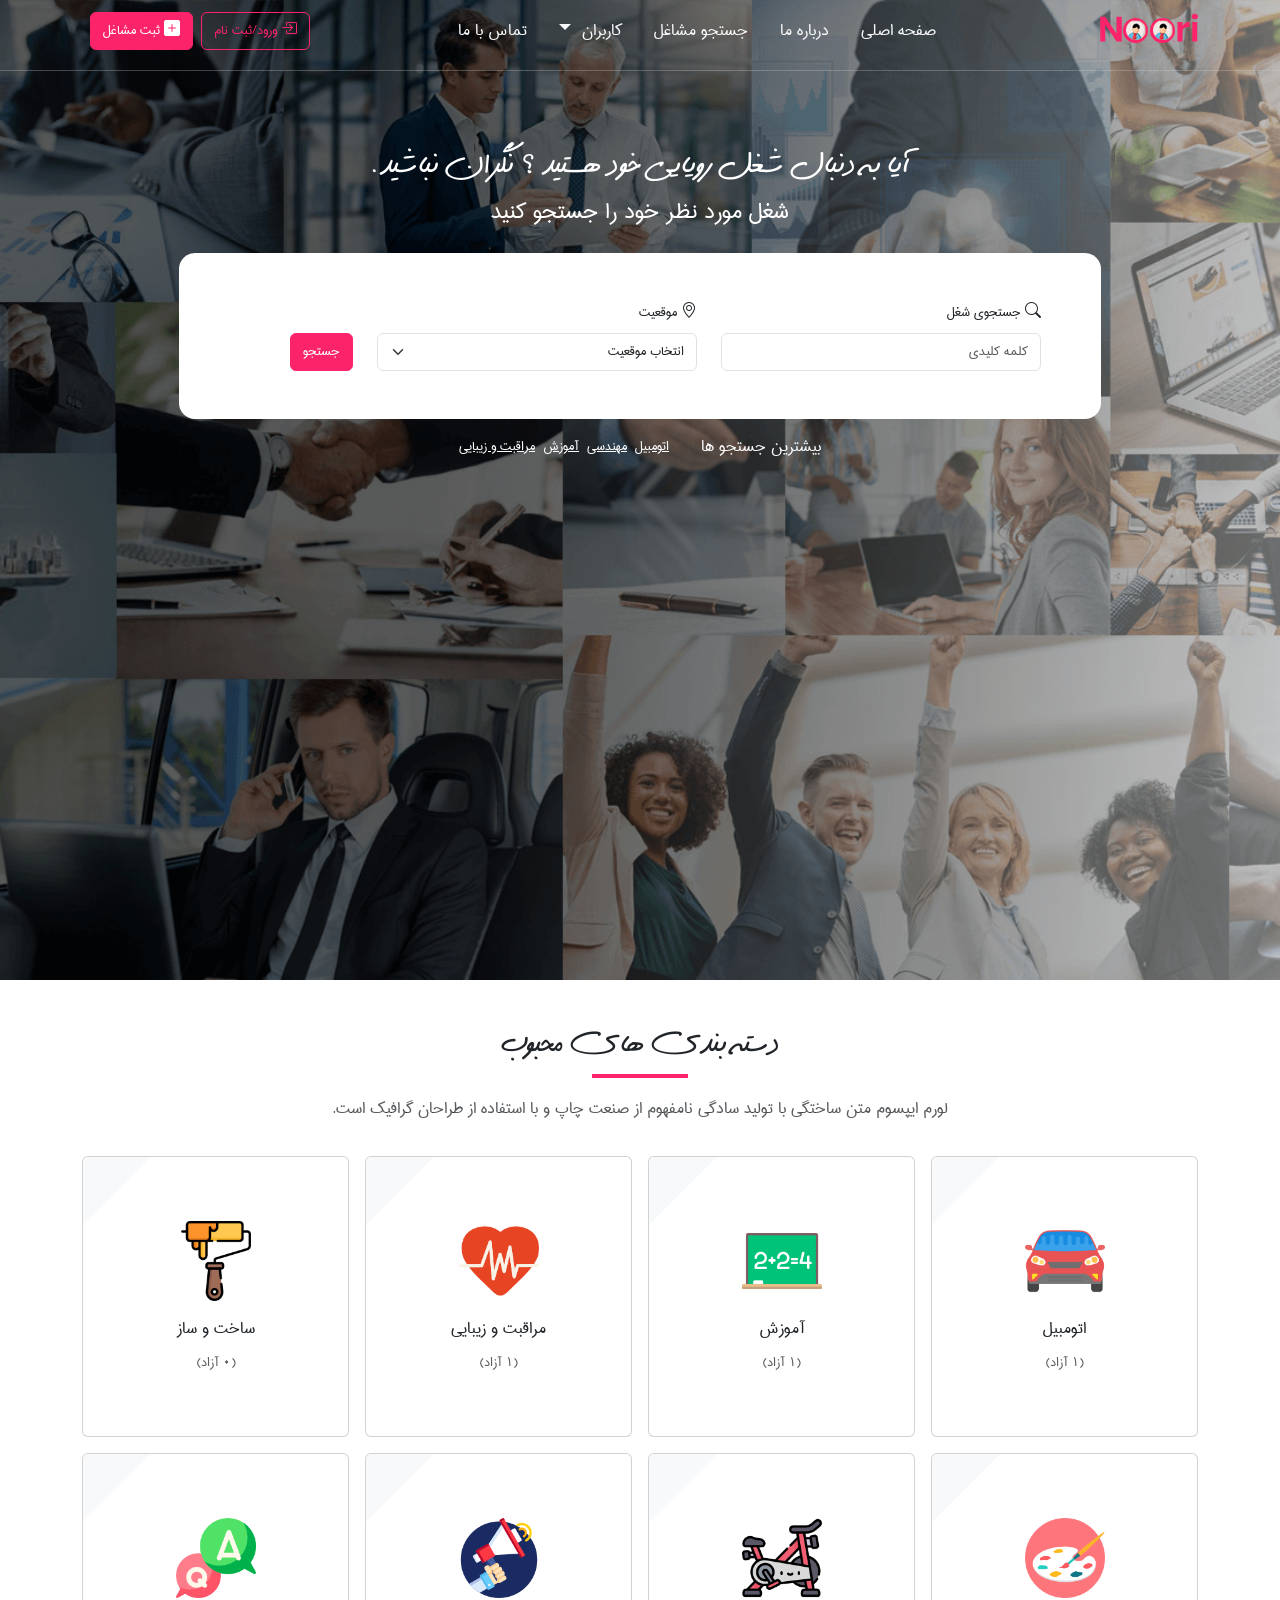
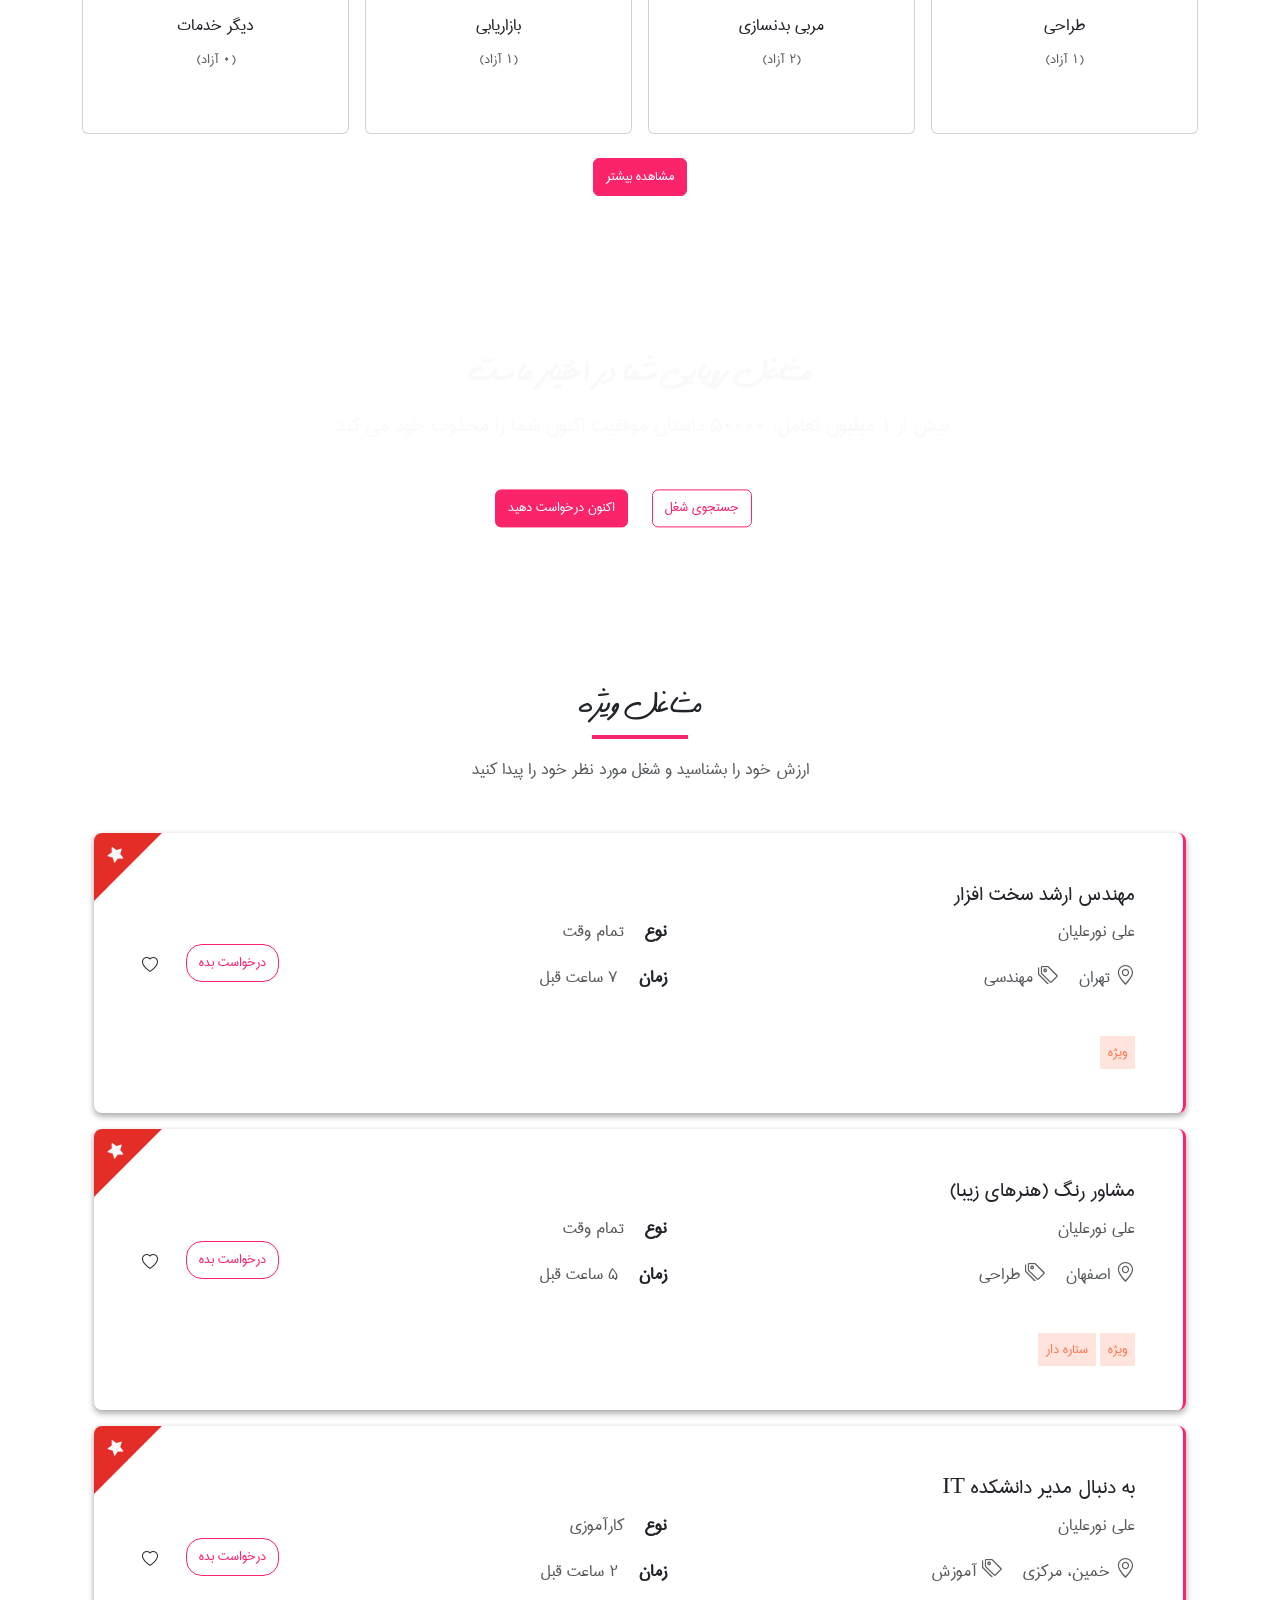
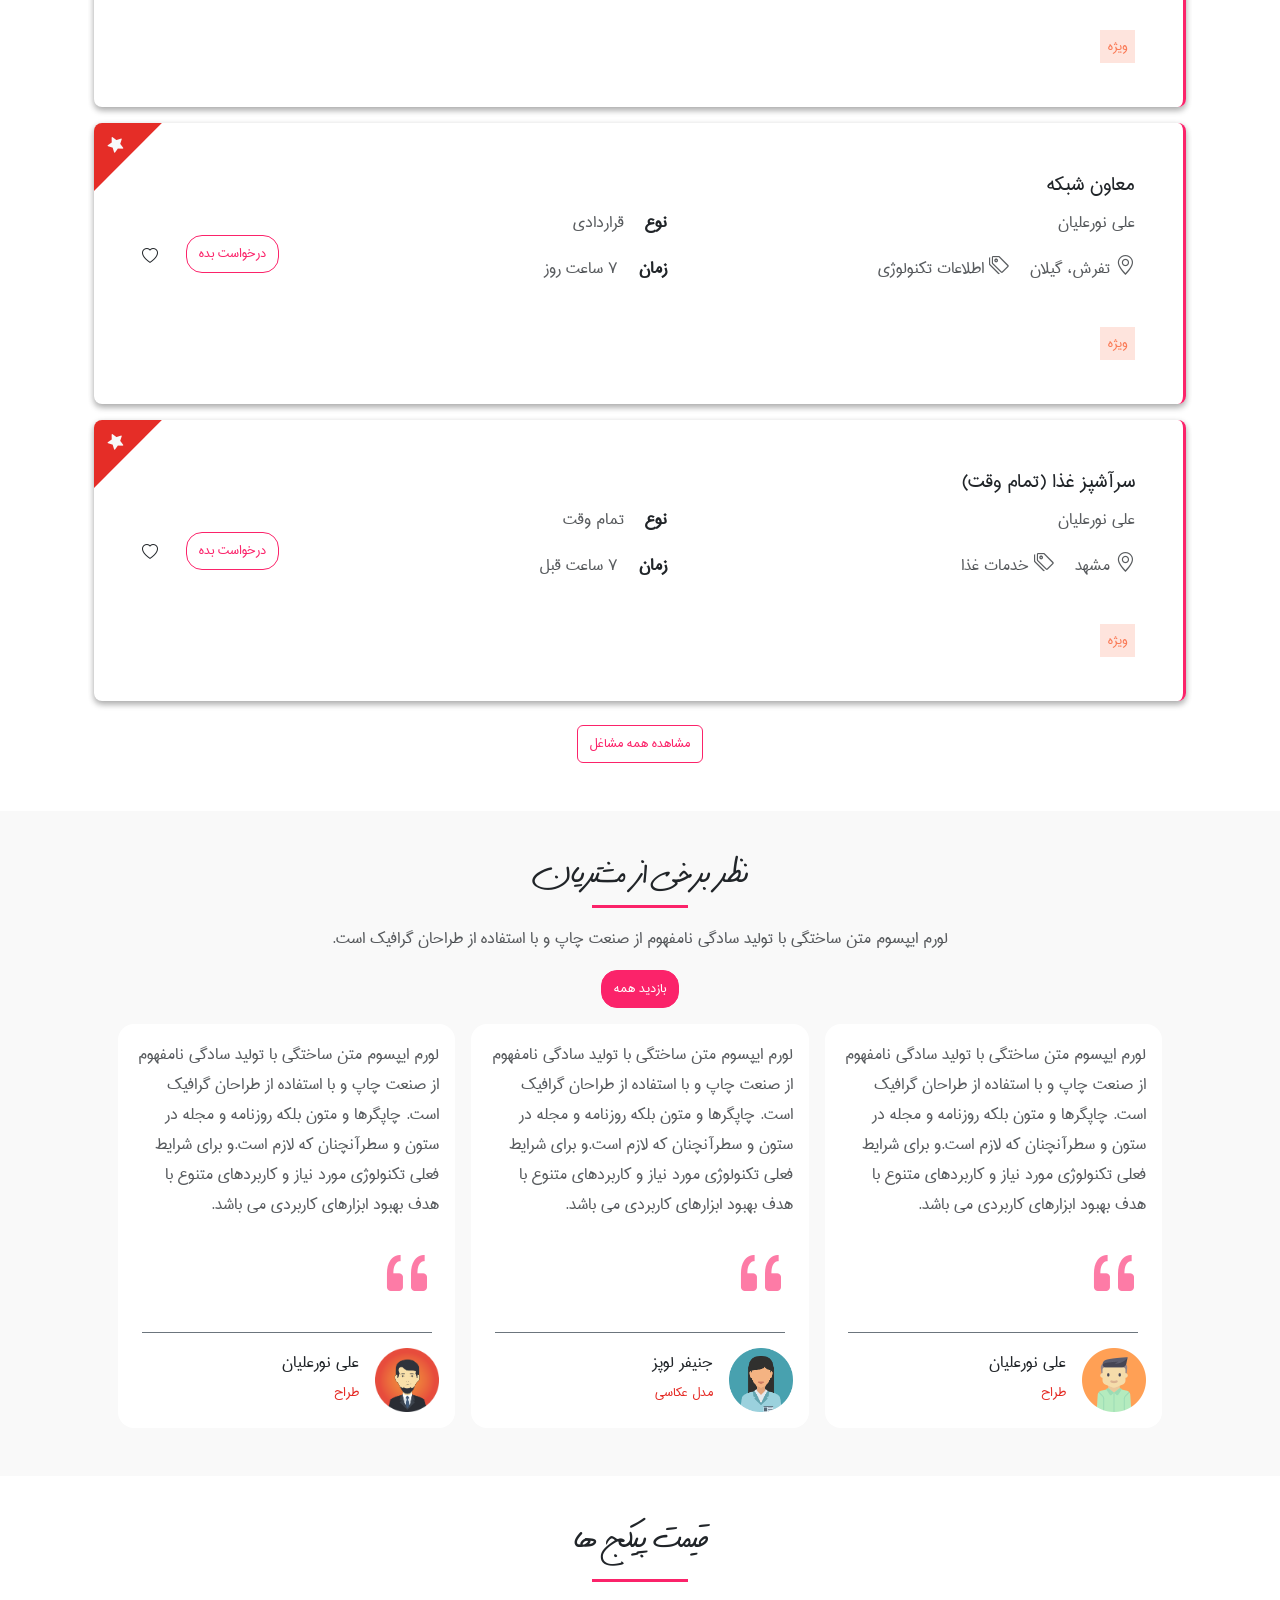
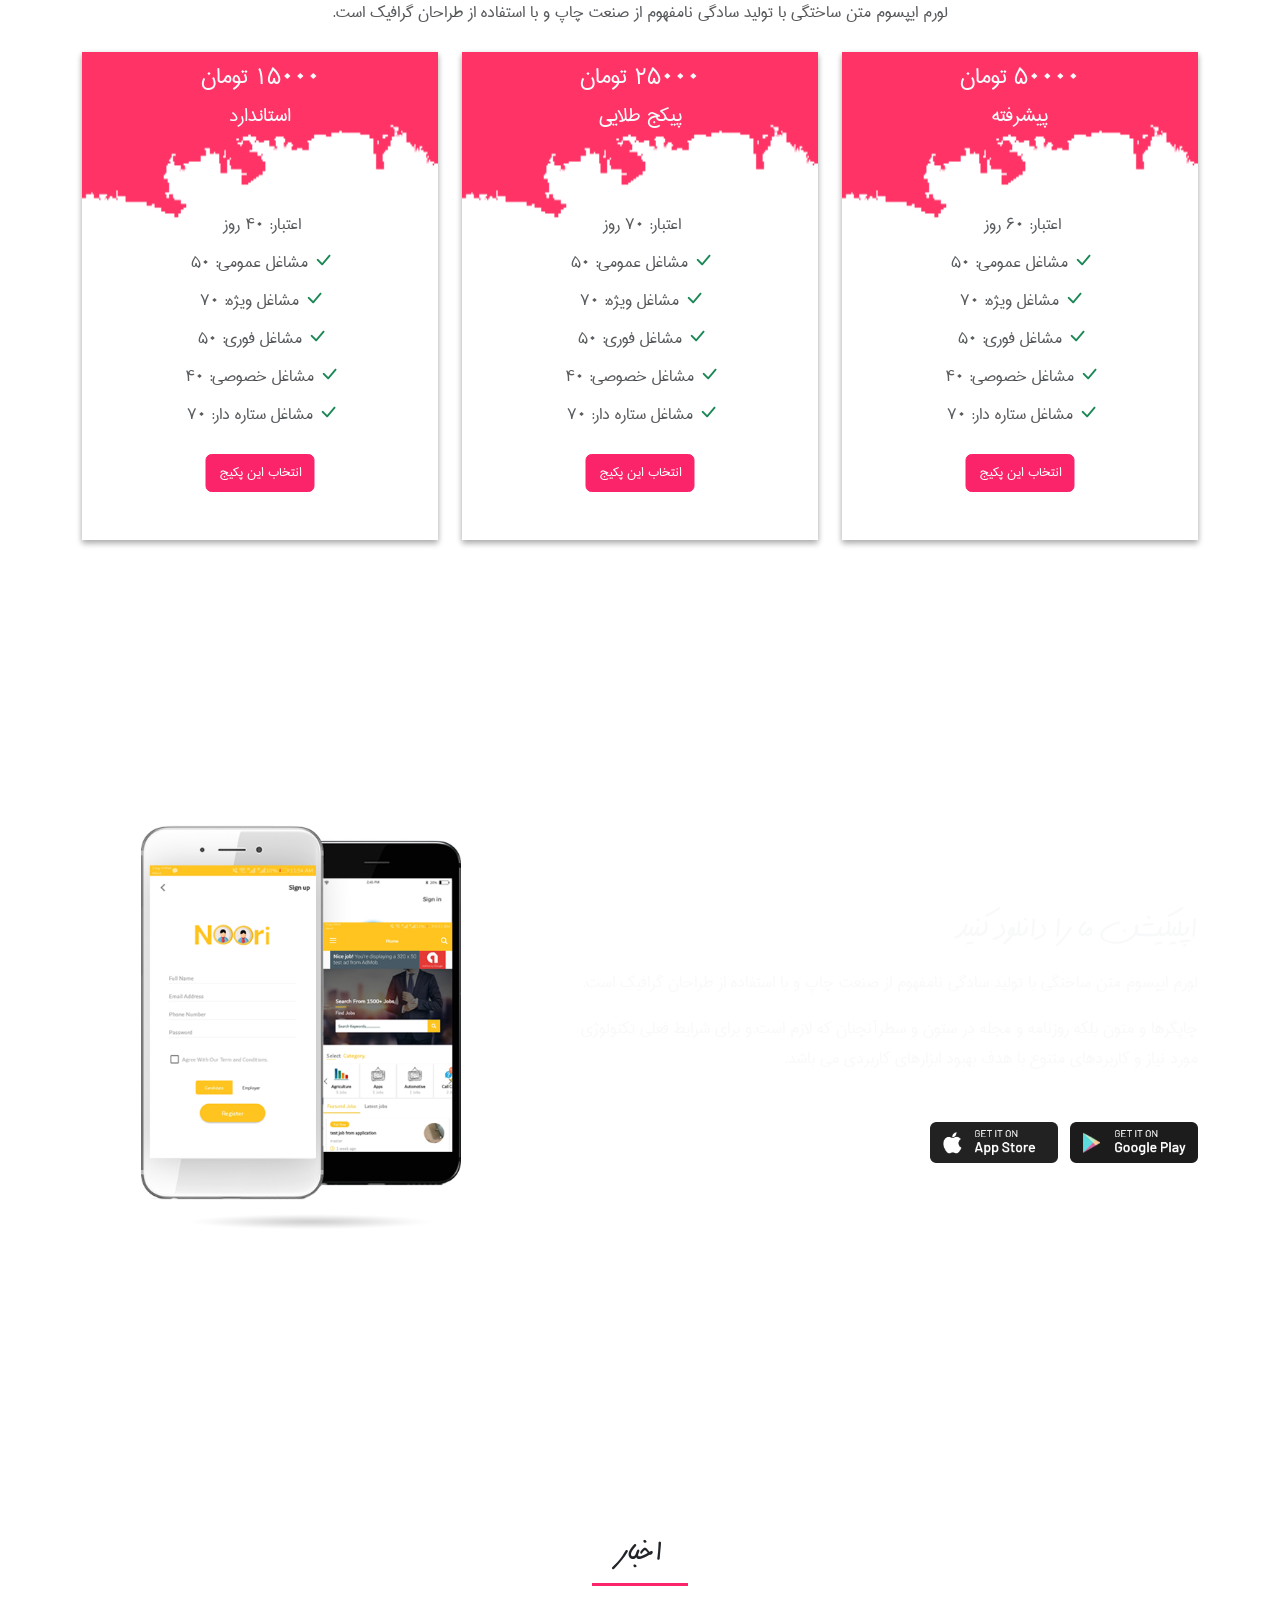
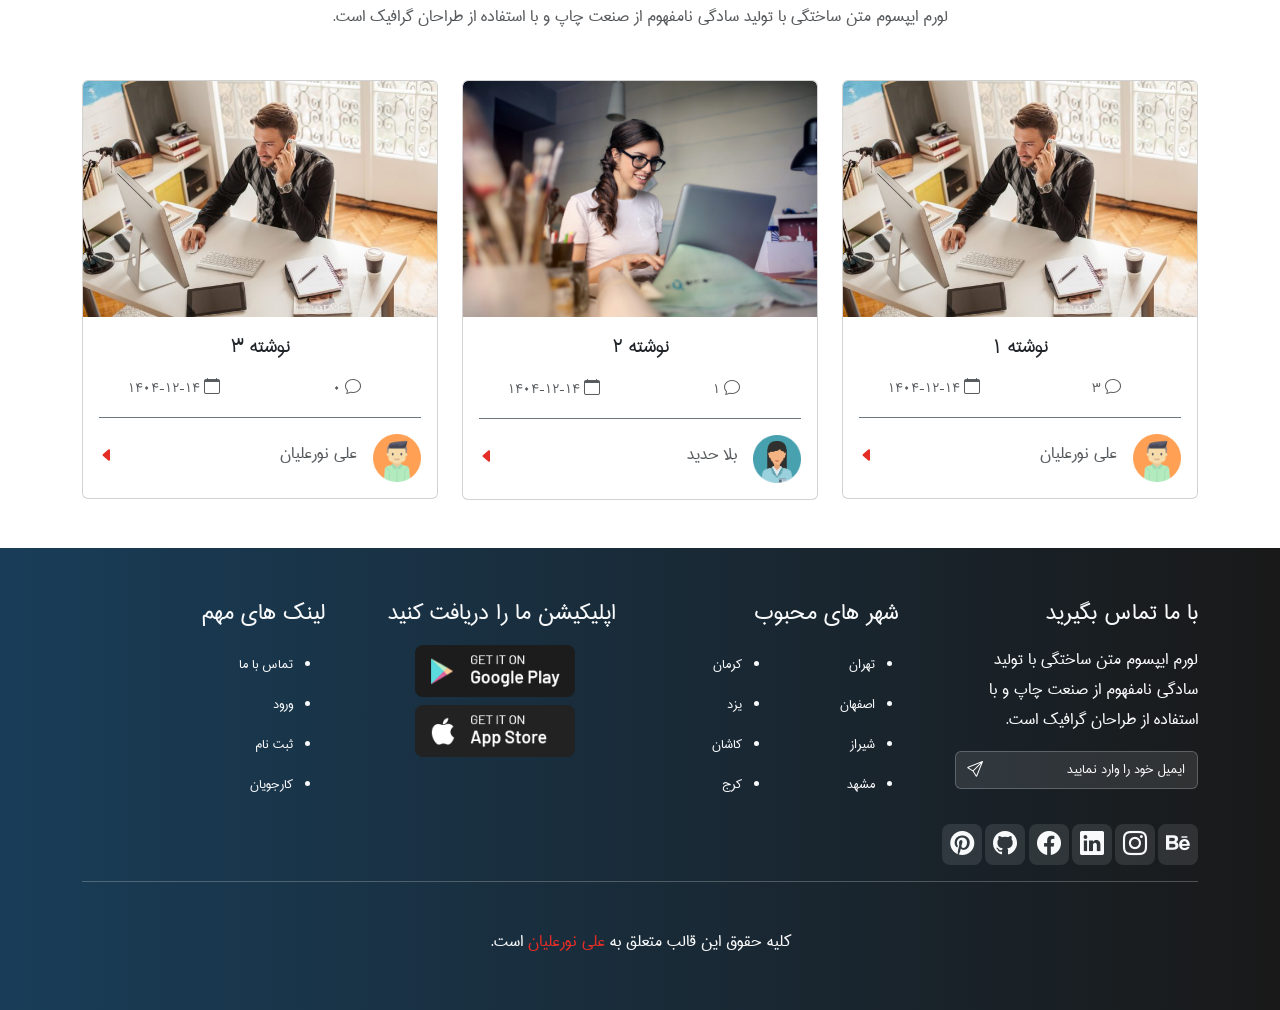
==== index.html @ 74696fe7 "Update and rename Home.html to index.html" ====
<!DOCTYPE html>
<html dir="rtl" lang="fa">
  <head>
    <meta charset="UTF-8" />
    <meta name="viewport" content="width=device-width, initial-scale=1.0" />
    <meta
      name="description"
      content="A comprehensive website for jobs and job postings. This page is the home page and landing page of the site."
    />
    <title>Noori || Home</title>
    <link
      rel="apple-touch-icon"
      sizes="180x180"
      href="./apple-touch-icon.png"
    />
    <link
      rel="icon"
      type="image/png"
      sizes="32x32"
      href="./favicon-32x32.png"
    />
    <link
      rel="icon"
      type="image/png"
      sizes="16x16"
      href="./favicon-16x16.png"
    />
    <link
      rel="stylesheet"
      href="https://cdn.jsdelivr.net/npm/bootstrap-icons@1.13.1/font/bootstrap-icons.min.css"
    />
    <link rel="manifest" href="./site.webmanifest" />
    <link rel="stylesheet" href="./bootstrap.rtl.min.css" />
    <link rel="stylesheet" href="./main.css" />
  </head>
  <body>
    <section class="sec-1 mb-5">
      <header>
        <nav class="navbar navbar-expand-lg pb-3 fs-5 align-items-center">
          <div class="container align-items-center">
            <a class="navbar-brand" href="./Home.html"
              ><img src="./logo-dash.png" alt="site logo"
            /></a>
            <button
              class="navbar-toggler text-light"
              type="button"
              data-bs-toggle="collapse"
              data-bs-target="#navbarSupportedContent"
            >
              <span class="bi bi-list-nested text-light fs-2"></span>
            </button>
            <div class="collapse navbar-collapse" id="navbarSupportedContent">
              <ul class="navbar-nav mx-auto mb-2 mb-lg-0">
                <li class="nav-item me-lg-3">
                  <a
                    class="nav-link active text-light"
                    aria-current="page"
                    href="#"
                    >صفحه اصلی</a
                  >
                </li>
                <li class="nav-item me-lg-3">
                  <a class="nav-link text-light" href="#">درباره ما</a>
                </li>
                <li class="nav-item me-lg-3">
                  <a class="nav-link text-light" href="#">جستجو مشاغل</a>
                </li>
                <li class="nav-item dropdown me-lg-3">
                  <a
                    class="nav-link dropdown-toggle text-light"
                    href="#"
                    role="button"
                    data-bs-toggle="dropdown"
                  >
                    کاربران
                  </a>
                  <ul class="dropdown-menu me-lg-3">
                    <li><a class="dropdown-item" href="#">صفحه کارفرما</a></li>
                    <li>
                      <a class="dropdown-item" href="#">صفحه کارجو</a>
                    </li>
                  </ul>
                </li>
                <li class="nav-item">
                  <a class="nav-link text-light">تماس با ما</a>
                </li>
              </ul>
              <form class="d-flex" role="submit">
                <a class="btn btn-outline-primary me-2" href="./SignUp.html" type="submit">
                  <i class="bi bi-box-arrow-in-right"></i>
                  <span>ورود/ثبت نام</span>
                </a>
                <a class="btn btn-primary me-2" type="submit">
                  <i class="bi bi-plus-square-fill"></i>
                  <span>ثبت مشاغل</span>
                </a>
              </form>
            </div>
          </div>
        </nav>
      </header>
      <article class="hero">
        <div class="hero-text">
          <h2>آیا به دنبال شغل رویایی خود هستید ؟ نگران نباشید.</h2>
          <h3>شغل مورد نظر خود را جستجو کنید</h3>
        </div>
        <div class="row hero-form rounded-4">
          <div class="col-lg-5">
            <label for="job-name" class="form-label">
              <i class="bi bi-search"></i>
              جستجوی شغل
            </label>
            <input
              type="text"
              class="form-control"
              id="job-name"
              placeholder="کلمه کلیدی"
            />
          </div>
          <div class="col-lg-5">
            <label for="job-select" class="form-label">
              <i class="bi bi-geo-alt"></i>
              موقعیت
            </label>
            <select
              class="form-select"
              id="job-select"
              aria-label="Default select example"
            >
              <option selected>انتخاب موقعیت</option>
              <option value="1">اصفهان</option>
              <option value="2">تهران</option>
              <option value="3">شیراز</option>
              <option value="4">مشهد</option>
              <option value="5">کرمان</option>
              <option value="6">کرج</option>
            </select>
          </div>
          <div class="col-lg-2 align-self-end">
            <button type="submit" class="btn btn-primary">جستجو</button>
          </div>
        </div>
        <div class="hero-links">
          <div>
            <h4 class="text-light fs-5">بیشترین جستجو ها</h4>
          </div>
          <div>
            <ul class="links">
              <li><a href="#">اتومبیل</a></li>
              <li><a href="#">مهندسی</a></li>
              <li><a href="#">آموزش</a></li>
              <li><a href="#">مراقبت و زیبایی</a></li>
            </ul>
          </div>
        </div>
      </article>
    </section>

    <section class="sec-2 mb-5">
      <div class="container">
        <article class="cat-text">
          <h2 class="cat-title">دسته بندی های محبوب</h2>
          <div class="divider"></div>
          <p class="text-muted">
            لورم ايپسوم متن ساختگي با توليد سادگي نامفهوم از صنعت چاپ و با
            استفاده از طراحان گرافيک است.
          </p>
        </article>

        <div class="row g-3 mt-3">
          <div class="col-12 col-md-6 col-lg-3">
            <div class="card p-5 text-center" style="width: 100%">
              <div class="card-body">
                <img
                  src="./car.png"
                  alt="car's picture"
                  class=""
                  style="width: 5rem"
                />
                <h5 class="card-title my-3">اتومبیل</h5>
                <h6 class="card-subtitle text-body-secondary">(1 آزاد)</h6>
                <a href="#" class="card-link fs-3 card-link-icon"
                  ><i class="bi bi-arrow-left-short"></i
                ></a>
                <div class="corner-box bg-light"></div>
              </div>
            </div>
          </div>
          <div class="col-12 col-md-6 col-lg-3">
            <div class="card p-5 text-center" style="width: 100%">
              <div class="card-body">
                <img
                  src="./blackboard.png"
                  alt="car's picture"
                  class=""
                  style="width: 5rem"
                />
                <h5 class="card-title my-3">آموزش</h5>
                <h6 class="card-subtitle text-body-secondary">(1 آزاد)</h6>
                <a href="#" class="card-link fs-3 card-link-icon"
                  ><i class="bi bi-arrow-left-short"></i
                ></a>
                <div class="corner-box bg-light"></div>
              </div>
            </div>
          </div>
          <div class="col-12 col-md-6 col-lg-3">
            <div class="card p-5 text-center" style="width: 100%">
              <div class="card-body">
                <img
                  src="./cardiogram1.png"
                  alt="car's picture"
                  class=""
                  style="width: 5rem"
                />
                <h5 class="card-title my-3">مراقبت و زیبایی</h5>
                <h6 class="card-subtitle text-body-secondary">(1 آزاد)</h6>
                <a href="#" class="card-link fs-3 card-link-icon"
                  ><i class="bi bi-arrow-left-short"></i
                ></a>
                <div class="corner-box bg-light"></div>
              </div>
            </div>
          </div>
          <div class="col-12 col-md-6 col-lg-3">
            <div class="card p-5 text-center" style="width: 100%">
              <div class="card-body">
                <img
                  src="./paint-roller-1.png"
                  alt="car's picture"
                  class=""
                  style="width: 5rem"
                />
                <h5 class="card-title my-3">ساخت و ساز</h5>
                <h6 class="card-subtitle text-body-secondary">(0 آزاد)</h6>
                <a href="#" class="card-link fs-3 card-link-icon"
                  ><i class="bi bi-arrow-left-short"></i
                ></a>
                <div class="corner-box bg-light"></div>
              </div>
            </div>
          </div>
          <div class="col-12 col-md-6 col-lg-3">
            <div class="card p-5 text-center" style="width: 100%">
              <div class="card-body">
                <img
                  src="./painting-palette.png"
                  alt="car's picture"
                  class=""
                  style="width: 5rem"
                />
                <h5 class="card-title my-3">طراحی</h5>
                <h6 class="card-subtitle text-body-secondary">(1 آزاد)</h6>
                <a href="#" class="card-link fs-3 card-link-icon"
                  ><i class="bi bi-arrow-left-short"></i
                ></a>
                <div class="corner-box bg-light"></div>
              </div>
            </div>
          </div>
          <div class="col-12 col-md-6 col-lg-3">
            <div class="card p-5 text-center" style="width: 100%">
              <div class="card-body">
                <img
                  src="./spinning.png"
                  alt="car's picture"
                  class=""
                  style="width: 5rem"
                />
                <h5 class="card-title my-3">مربی بدنسازی</h5>
                <h6 class="card-subtitle text-body-secondary">(2 آزاد)</h6>
                <a href="#" class="card-link fs-3 card-link-icon"
                  ><i class="bi bi-arrow-left-short"></i
                ></a>
                <div class="corner-box bg-light"></div>
              </div>
            </div>
          </div>
          <div class="col-12 col-md-6 col-lg-3">
            <div class="card p-5 text-center" style="width: 100%">
              <div class="card-body">
                <img
                  src="./promotion.png"
                  alt="car's picture"
                  class=""
                  style="width: 5rem"
                />
                <h5 class="card-title my-3">بازاریابی</h5>
                <h6 class="card-subtitle text-body-secondary">(1 آزاد)</h6>
                <a href="#" class="card-link fs-3 card-link-icon"
                  ><i class="bi bi-arrow-left-short"></i
                ></a>
                <div class="corner-box bg-light"></div>
              </div>
            </div>
          </div>
          <div class="col-12 col-md-6 col-lg-3">
            <div class="card p-5 text-center" style="width: 100%">
              <div class="card-body">
                <img
                  src="./question.png"
                  alt="car's picture"
                  class=""
                  style="width: 5rem"
                />
                <h5 class="card-title my-3">دیگر خدمات</h5>
                <h6 class="card-subtitle text-body-secondary">(0 آزاد)</h6>
                <a href="#" class="card-link fs-3 card-link-icon"
                  ><i class="bi bi-arrow-left-short"></i
                ></a>
                <div class="corner-box bg-light"></div>
              </div>
            </div>
          </div>
        </div>

        <button type="submit" class="btn btn-primary mt-4">مشاهده بیشتر</button>
      </div>
    </section>

    <section class="sec-3 mb-5">
      <div class="container p-5 text-center banner-1">
        <h2 class="text-light fw-bold">مشاغل رویایی شما در اختیار ماست</h2>
        <h3 class="text-light fs-4 mt-3 mb-5">
          بیش از 1 میلیون تعامل، 50000 داستان موفقیت اکنون شما را مجذوب خود می
          کند.
        </h3>
        <div class="row g-4">
          <div class="col-6 d-flex justify-content-end">
            <button type="submit" class="btn btn-outline-primary">
              جستجوی شغل
            </button>
          </div>
          <div class="col-6 d-flex justify-content-start">
            <button type="submit" class="btn btn-primary">
              اکنون درخواست دهید
            </button>
          </div>
        </div>
      </div>
    </section>

    <section class="sec-4 mb-5">
      <div class="container">
        <div class="text-center mb-5">
          <h2>مشاغل ویژه</h2>
          <div class="divider"></div>
          <p class="text-muted">
            ارزش خود را بشناسید و شغل مورد نظر خود را پیدا کنید
          </p>
        </div>
        <div class="container-fluid">
          <article class="job-card p-5 rounded-3">
            <h4>مهندس ارشد سخت افزار</h4>
            <div class="job-info container-fluide mb-3">
              <div class="job-info-text">
                <p class="text-body-secondary job-creator">علی نورعلیان</p>
                <p class="text-body-secondary">
                  <span class="fw-bold text-dark me-3">نوع</span>
                  تمام وقت
                </p>
                <p class="text-body-secondary job-dis">
                  <span class="me-3">
                    <i class="bi bi-geo-alt"></i>
                    تهران
                  </span>
                  <span>
                    <i class="bi bi-tags"></i>
                    مهندسی
                  </span>
                </p>
                <p class="text-body-secondary">
                  <span class="fw-bold text-dark me-3">زمان</span>
                  7 ساعت قبل
                </p>
              </div>
              <div class="job-like">
                <button
                  type="submit"
                  class="btn btn-outline-primary rounded-4 me-4"
                >
                  درخواست بده
                </button>
                <a href="#" class="text-dark">
                  <i class="bi bi-heart"></i>
                </a>
              </div>
            </div>
            <span class="job-badge">ویژه</span>
            <div
              class="corner-box text-light"
              style="background-color: #e52d27"
            >
              <i class="bi bi-star-fill corner-box-icon"></i>
            </div>
          </article>
          <article class="job-card p-5 rounded-3 my-3">
            <h4>مشاور رنگ (هنرهای زیبا)</h4>
            <div class="job-info container-fluide mb-3">
              <div class="job-info-text">
                <p class="text-body-secondary job-creator">علی نورعلیان</p>
                <p class="text-body-secondary">
                  <span class="fw-bold text-dark me-3">نوع</span>
                  تمام وقت
                </p>
                <p class="text-body-secondary job-dis">
                  <span class="me-3">
                    <i class="bi bi-geo-alt"></i>
                    اصفهان
                  </span>
                  <span>
                    <i class="bi bi-tags"></i>
                    طراحی
                  </span>
                </p>
                <p class="text-body-secondary">
                  <span class="fw-bold text-dark me-3">زمان</span>
                  5 ساعت قبل
                </p>
              </div>
              <div class="job-like">
                <button
                  type="submit"
                  class="btn btn-outline-primary rounded-4 me-4"
                >
                  درخواست بده
                </button>
                <a href="#" class="text-dark">
                  <i class="bi bi-heart"></i>
                </a>
              </div>
            </div>
            <span class="job-badge">ویژه</span>
            <span class="job-badge">ستاره دار</span>
            <div
              class="corner-box text-light"
              style="background-color: #e52d27"
            >
              <i class="bi bi-star-fill corner-box-icon"></i>
            </div>
          </article>
          <article class="job-card p-5 rounded-3">
            <h4>به دنبال مدیر دانشکده IT</h4>
            <div class="job-info container-fluide mb-3">
              <div class="job-info-text">
                <p class="text-body-secondary job-creator">علی نورعلیان</p>
                <p class="text-body-secondary">
                  <span class="fw-bold text-dark me-3">نوع</span>
                  کارآموزی
                </p>
                <p class="text-body-secondary job-dis">
                  <span class="me-3">
                    <i class="bi bi-geo-alt"></i>
                    خمین، مرکزی
                  </span>
                  <span>
                    <i class="bi bi-tags"></i>
                    آموزش
                  </span>
                </p>
                <p class="text-body-secondary">
                  <span class="fw-bold text-dark me-3">زمان</span>
                  2 ساعت قبل
                </p>
              </div>
              <div class="job-like">
                <button
                  type="submit"
                  class="btn btn-outline-primary rounded-4 me-4"
                >
                  درخواست بده
                </button>
                <a href="#" class="text-dark">
                  <i class="bi bi-heart"></i>
                </a>
              </div>
            </div>
            <span class="job-badge">ویژه</span>
            <div
              class="corner-box text-light"
              style="background-color: #e52d27"
            >
              <i class="bi bi-star-fill corner-box-icon"></i>
            </div>
          </article>
          <article class="job-card p-5 rounded-3 my-3">
            <h4>معاون شبکه</h4>
            <div class="job-info container-fluide mb-3">
              <div class="job-info-text">
                <p class="text-body-secondary job-creator">علی نورعلیان</p>
                <p class="text-body-secondary">
                  <span class="fw-bold text-dark me-3">نوع</span>
                  قراردادی
                </p>
                <p class="text-body-secondary job-dis">
                  <span class="me-3">
                    <i class="bi bi-geo-alt"></i>
                    تفرش، گیلان
                  </span>
                  <span>
                    <i class="bi bi-tags"></i>
                    اطلاعات تکنولوژی
                  </span>
                </p>
                <p class="text-body-secondary">
                  <span class="fw-bold text-dark me-3">زمان</span>
                  7 ساعت روز
                </p>
              </div>
              <div class="job-like">
                <button
                  type="submit"
                  class="btn btn-outline-primary rounded-4 me-4"
                >
                  درخواست بده
                </button>
                <a href="#" class="text-dark">
                  <i class="bi bi-heart"></i>
                </a>
              </div>
            </div>
            <span class="job-badge">ویژه</span>
            <div
              class="corner-box text-light"
              style="background-color: #e52d27"
            >
              <i class="bi bi-star-fill corner-box-icon"></i>
            </div>
          </article>
          <article class="job-card p-5 rounded-3">
            <h4>سرآشپز غذا (تمام وقت)</h4>
            <div class="job-info container-fluide mb-3">
              <div class="job-info-text">
                <p class="text-body-secondary job-creator">علی نورعلیان</p>
                <p class="text-body-secondary">
                  <span class="fw-bold text-dark me-3">نوع</span>
                  تمام وقت
                </p>
                <p class="text-body-secondary job-dis">
                  <span class="me-3">
                    <i class="bi bi-geo-alt"></i>
                    مشهد
                  </span>
                  <span>
                    <i class="bi bi-tags"></i>
                    خدمات غذا
                  </span>
                </p>
                <p class="text-body-secondary">
                  <span class="fw-bold text-dark me-3">زمان</span>
                  7 ساعت قبل
                </p>
              </div>
              <div class="job-like">
                <button
                  type="submit"
                  class="btn btn-outline-primary rounded-4 me-4"
                >
                  درخواست بده
                </button>
                <a href="#" class="text-dark">
                  <i class="bi bi-heart"></i>
                </a>
              </div>
            </div>
            <span class="job-badge">ویژه</span>
            <div
              class="corner-box text-light"
              style="background-color: #e52d27"
            >
              <i class="bi bi-star-fill corner-box-icon"></i>
            </div>
          </article>
        </div>
        <button type="submit" class="btn btn-outline-primary mt-4">
          مشاهده همه مشاغل
        </button>
      </div>
    </section>

    <section class="sec-5 mb-5">
      <div class="container p-5">
        <h2 class="text-center">نظر برخی از مشتریان</h2>
        <div class="divider"></div>
        <p class="text-muted text-center">
          لورم ايپسوم متن ساختگي با توليد سادگي نامفهوم از صنعت چاپ و با استفاده
          از طراحان گرافيک است.
        </p>
        <button
          class="btn btn-primary rounded-4"
          style="position: relative; right: 50%; transform: translateX(50%)"
        >
          بازدید همه
        </button>

        <div
          id="carouselExampleInterval"
          class="carousel slide mt-3 d-md-none"
          data-bs-ride="carousel"
        >
          <div class="carousel-inner">
            <div class="carousel-item active d-lg-none" data-bs-interval="3000">
              <article class="comment-card rounded-4 bg-body p-3">
                <p class="text-body-secondary comment-text">
                  لورم ايپسوم متن ساختگي با توليد سادگي نامفهوم از صنعت چاپ و با
                  استفاده از طراحان گرافيک است. چاپگرها و متون بلکه روزنامه و
                  مجله در ستون و سطرآنچنان که لازم است.و براي شرايط فعلي
                  تکنولوژي مورد نياز و کاربردهاي متنوع با هدف بهبود ابزارهاي
                  کاربردي مي باشد.
                </p>
                <span class="bi bi-quote comment-card-icon"></span>
                <div class="line-div bg-secondary mb-3"></div>
                <div class="comment-prof">
                  <img
                    src="./prof-1.png"
                    alt="user's profile"
                    class="comment-prof-img"
                    style="width: 4rem"
                  />
                  <span class="comment-prof-text">
                    <h5 class="comment-prof-name">علی نورعلیان</h5>
                    <h6 class="comment-prof-role" style="color: #e52d27">
                      طراح
                    </h6>
                  </span>
                </div>
              </article>
            </div>
            <div class="carousel-item" data-bs-interval="3000">
              <article class="comment-card rounded-4 bg-body p-3">
                <p class="text-body-secondary comment-text">
                  لورم ايپسوم متن ساختگي با توليد سادگي نامفهوم از صنعت چاپ و با
                  استفاده از طراحان گرافيک است. چاپگرها و متون بلکه روزنامه و
                  مجله در ستون و سطرآنچنان که لازم است.و براي شرايط فعلي
                  تکنولوژي مورد نياز و کاربردهاي متنوع با هدف بهبود ابزارهاي
                  کاربردي مي باشد.
                </p>
                <span class="bi bi-quote comment-card-icon"></span>
                <div class="line-div bg-secondary mb-3"></div>
                <div class="comment-prof">
                  <img
                    src="./prof-2.png"
                    alt="user's profile"
                    class="comment-prof-img"
                    style="width: 4rem"
                  />
                  <span class="comment-prof-text">
                    <h5 class="comment-prof-name">جنیفر لوپز</h5>
                    <h6 class="comment-prof-role" style="color: #e52d27">
                      مدل عکاسی
                    </h6>
                  </span>
                </div>
              </article>
            </div>
            <div class="carousel-item" data-bs-interval="3000">
              <article class="comment-card rounded-4 bg-body p-3">
                <p class="text-body-secondary comment-text">
                  لورم ايپسوم متن ساختگي با توليد سادگي نامفهوم از صنعت چاپ و با
                  استفاده از طراحان گرافيک است. چاپگرها و متون بلکه روزنامه و
                  مجله در ستون و سطرآنچنان که لازم است.و براي شرايط فعلي
                  تکنولوژي مورد نياز و کاربردهاي متنوع با هدف بهبود ابزارهاي
                  کاربردي مي باشد.
                </p>
                <span class="bi bi-quote comment-card-icon"></span>
                <div class="line-div bg-secondary mb-3"></div>
                <div class="comment-prof">
                  <img
                    src="./prof-3.png"
                    alt="user's profile"
                    class="comment-prof-img"
                    style="width: 4rem"
                  />
                  <span class="comment-prof-text">
                    <h5 class="comment-prof-name">علی نورعلیان</h5>
                    <h6 class="comment-prof-role" style="color: #e52d27">
                      طراح
                    </h6>
                  </span>
                </div>
              </article>
            </div>
            <div class="carousel-item" data-bs-interval="3000">
              <article class="comment-card rounded-4 bg-body p-3">
                <p class="text-body-secondary comment-text">
                  لورم ايپسوم متن ساختگي با توليد سادگي نامفهوم از صنعت چاپ و با
                  استفاده از طراحان گرافيک است. چاپگرها و متون بلکه روزنامه و
                  مجله در ستون و سطرآنچنان که لازم است.و براي شرايط فعلي
                  تکنولوژي مورد نياز و کاربردهاي متنوع با هدف بهبود ابزارهاي
                  کاربردي مي باشد.
                </p>
                <span class="bi bi-quote comment-card-icon"></span>
                <div class="line-div bg-secondary mb-3"></div>
                <div class="comment-prof">
                  <img
                    src="./prof-4.png"
                    alt="user's profile"
                    class="comment-prof-img"
                    style="width: 4rem"
                  />
                  <span class="comment-prof-text">
                    <h5 class="comment-prof-name">کایلی جنر</h5>
                    <h6 class="comment-prof-role" style="color: #e52d27">
                      عکاس
                    </h6>
                  </span>
                </div>
              </article>
            </div>
          </div>
        </div>

        <div
          id="carouselExampleInterval"
          class="carousel slide mt-3 d-none d-md-block d-lg-none"
          data-bs-ride="carousel"
        >
          <div class="carousel-inner">
            <div class="carousel-item active" data-bs-interval="3000">
              <div class="row g-3">
                <div class="col-md-6">
                  <article class="comment-card rounded-4 bg-body p-3">
                    <p class="text-body-secondary comment-text">
                      لورم ايپسوم متن ساختگي با توليد سادگي نامفهوم از صنعت چاپ
                      و با استفاده از طراحان گرافيک است. چاپگرها و متون بلکه
                      روزنامه و مجله در ستون و سطرآنچنان که لازم است.و براي
                      شرايط فعلي تکنولوژي مورد نياز و کاربردهاي متنوع با هدف
                      بهبود ابزارهاي کاربردي مي باشد.
                    </p>
                    <span class="bi bi-quote comment-card-icon"></span>
                    <div class="line-div bg-secondary mb-3"></div>
                    <div class="comment-prof">
                      <img
                        src="./prof-1.png"
                        alt="user's profile"
                        class="comment-prof-img"
                        style="width: 4rem"
                      />
                      <span class="comment-prof-text">
                        <h5 class="comment-prof-name">علی نورعلیان</h5>
                        <h6 class="comment-prof-role" style="color: #e52d27">
                          طراح
                        </h6>
                      </span>
                    </div>
                  </article>
                </div>
                <div class="col-md-6">
                  <article class="comment-card rounded-4 bg-body p-3">
                    <p class="text-body-secondary comment-text">
                      لورم ايپسوم متن ساختگي با توليد سادگي نامفهوم از صنعت چاپ
                      و با استفاده از طراحان گرافيک است. چاپگرها و متون بلکه
                      روزنامه و مجله در ستون و سطرآنچنان که لازم است.و براي
                      شرايط فعلي تکنولوژي مورد نياز و کاربردهاي متنوع با هدف
                      بهبود ابزارهاي کاربردي مي باشد.
                    </p>
                    <span class="bi bi-quote comment-card-icon"></span>
                    <div class="line-div bg-secondary mb-3"></div>
                    <div class="comment-prof">
                      <img
                        src="./prof-2.png"
                        alt="user's profile"
                        class="comment-prof-img"
                        style="width: 4rem"
                      />
                      <span class="comment-prof-text">
                        <h5 class="comment-prof-name">جنیفر لوپز</h5>
                        <h6 class="comment-prof-role" style="color: #e52d27">
                          مدل
                        </h6>
                      </span>
                    </div>
                  </article>
                </div>
              </div>
            </div>
            <div class="carousel-item" data-bs-interval="3000">
              <div class="row g-3">
                <div class="col-md-6">
                  <article class="comment-card rounded-4 bg-body p-3">
                    <p class="text-body-secondary comment-text">
                      لورم ايپسوم متن ساختگي با توليد سادگي نامفهوم از صنعت چاپ
                      و با استفاده از طراحان گرافيک است. چاپگرها و متون بلکه
                      روزنامه و مجله در ستون و سطرآنچنان که لازم است.و براي
                      شرايط فعلي تکنولوژي مورد نياز و کاربردهاي متنوع با هدف
                      بهبود ابزارهاي کاربردي مي باشد.
                    </p>
                    <span class="bi bi-quote comment-card-icon"></span>
                    <div class="line-div bg-secondary mb-3"></div>
                    <div class="comment-prof">
                      <img
                        src="./prof-2.png"
                        alt="user's profile"
                        class="comment-prof-img"
                        style="width: 4rem"
                      />
                      <span class="comment-prof-text">
                        <h5 class="comment-prof-name">جنیفر لوپز</h5>
                        <h6 class="comment-prof-role" style="color: #e52d27">
                          مدل
                        </h6>
                      </span>
                    </div>
                  </article>
                </div>
                <div class="col-md-6">
                  <article class="comment-card rounded-4 bg-body p-3">
                    <p class="text-body-secondary comment-text">
                      لورم ايپسوم متن ساختگي با توليد سادگي نامفهوم از صنعت چاپ
                      و با استفاده از طراحان گرافيک است. چاپگرها و متون بلکه
                      روزنامه و مجله در ستون و سطرآنچنان که لازم است.و براي
                      شرايط فعلي تکنولوژي مورد نياز و کاربردهاي متنوع با هدف
                      بهبود ابزارهاي کاربردي مي باشد.
                    </p>
                    <span class="bi bi-quote comment-card-icon"></span>
                    <div class="line-div bg-secondary mb-3"></div>
                    <div class="comment-prof">
                      <img
                        src="./prof-3.png"
                        alt="user's profile"
                        class="comment-prof-img"
                        style="width: 4rem"
                      />
                      <span class="comment-prof-text">
                        <h5 class="comment-prof-name">علی نورعلیان</h5>
                        <h6 class="comment-prof-role" style="color: #e52d27">
                          طراح
                        </h6>
                      </span>
                    </div>
                  </article>
                </div>
              </div>
            </div>
            <div class="carousel-item" data-bs-interval="3000">
              <div class="row g-3">
                <div class="col-md-6">
                  <article class="comment-card rounded-4 bg-body p-3">
                    <p class="text-body-secondary comment-text">
                      لورم ايپسوم متن ساختگي با توليد سادگي نامفهوم از صنعت چاپ
                      و با استفاده از طراحان گرافيک است. چاپگرها و متون بلکه
                      روزنامه و مجله در ستون و سطرآنچنان که لازم است.و براي
                      شرايط فعلي تکنولوژي مورد نياز و کاربردهاي متنوع با هدف
                      بهبود ابزارهاي کاربردي مي باشد.
                    </p>
                    <span class="bi bi-quote comment-card-icon"></span>
                    <div class="line-div bg-secondary mb-3"></div>
                    <div class="comment-prof">
                      <img
                        src="./prof-3.png"
                        alt="user's profile"
                        class="comment-prof-img"
                        style="width: 4rem"
                      />
                      <span class="comment-prof-text">
                        <h5 class="comment-prof-name">علی نورعلیان</h5>
                        <h6 class="comment-prof-role" style="color: #e52d27">
                          طراح
                        </h6>
                      </span>
                    </div>
                  </article>
                </div>
                <div class="col-md-6">
                  <article class="comment-card rounded-4 bg-body p-3">
                    <p class="text-body-secondary comment-text">
                      لورم ايپسوم متن ساختگي با توليد سادگي نامفهوم از صنعت چاپ
                      و با استفاده از طراحان گرافيک است. چاپگرها و متون بلکه
                      روزنامه و مجله در ستون و سطرآنچنان که لازم است.و براي
                      شرايط فعلي تکنولوژي مورد نياز و کاربردهاي متنوع با هدف
                      بهبود ابزارهاي کاربردي مي باشد.
                    </p>
                    <span class="bi bi-quote comment-card-icon"></span>
                    <div class="line-div bg-secondary mb-3"></div>
                    <div class="comment-prof">
                      <img
                        src="./prof-4.png"
                        alt="user's profile"
                        class="comment-prof-img"
                        style="width: 4rem"
                      />
                      <span class="comment-prof-text">
                        <h5 class="comment-prof-name">کایلی جنر</h5>
                        <h6 class="comment-prof-role" style="color: #e52d27">
                          عکاس
                        </h6>
                      </span>
                    </div>
                  </article>
                </div>
              </div>
            </div>
            <div class="carousel-item" data-bs-interval="3000">
              <div class="row g-3">
                <div class="col-md-6">
                  <article class="comment-card rounded-4 bg-body p-3">
                    <p class="text-body-secondary comment-text">
                      لورم ايپسوم متن ساختگي با توليد سادگي نامفهوم از صنعت چاپ
                      و با استفاده از طراحان گرافيک است. چاپگرها و متون بلکه
                      روزنامه و مجله در ستون و سطرآنچنان که لازم است.و براي
                      شرايط فعلي تکنولوژي مورد نياز و کاربردهاي متنوع با هدف
                      بهبود ابزارهاي کاربردي مي باشد.
                    </p>
                    <span class="bi bi-quote comment-card-icon"></span>
                    <div class="line-div bg-secondary mb-3"></div>
                    <div class="comment-prof">
                      <img
                        src="./prof-4.png"
                        alt="user's profile"
                        class="comment-prof-img"
                        style="width: 4rem"
                      />
                      <span class="comment-prof-text">
                        <h5 class="comment-prof-name">کایلی جنر</h5>
                        <h6 class="comment-prof-role" style="color: #e52d27">
                          عکاس
                        </h6>
                      </span>
                    </div>
                  </article>
                </div>
                <div class="col-md-6">
                  <article class="comment-card rounded-4 bg-body p-3">
                    <p class="text-body-secondary comment-text">
                      لورم ايپسوم متن ساختگي با توليد سادگي نامفهوم از صنعت چاپ
                      و با استفاده از طراحان گرافيک است. چاپگرها و متون بلکه
                      روزنامه و مجله در ستون و سطرآنچنان که لازم است.و براي
                      شرايط فعلي تکنولوژي مورد نياز و کاربردهاي متنوع با هدف
                      بهبود ابزارهاي کاربردي مي باشد.
                    </p>
                    <span class="bi bi-quote comment-card-icon"></span>
                    <div class="line-div bg-secondary mb-3"></div>
                    <div class="comment-prof">
                      <img
                        src="./prof-1.png"
                        alt="user's profile"
                        class="comment-prof-img"
                        style="width: 4rem"
                      />
                      <span class="comment-prof-text">
                        <h5 class="comment-prof-name">علی نورعلیان</h5>
                        <h6 class="comment-prof-role" style="color: #e52d27">
                          طراح
                        </h6>
                      </span>
                    </div>
                  </article>
                </div>
              </div>
            </div>
          </div>
        </div>

        <div
          id="carouselExampleInterval"
          class="carousel slide mt-3 d-none d-lg-block"
          data-bs-ride="carousel"
        >
          <div class="carousel-inner">
            <div class="carousel-item active" data-bs-interval="3000">
              <div class="row g-3">
                <div class="col-lg-4">
                  <article class="comment-card rounded-4 bg-body p-3">
                    <p class="text-body-secondary comment-text">
                      لورم ايپسوم متن ساختگي با توليد سادگي نامفهوم از صنعت چاپ
                      و با استفاده از طراحان گرافيک است. چاپگرها و متون بلکه
                      روزنامه و مجله در ستون و سطرآنچنان که لازم است.و براي
                      شرايط فعلي تکنولوژي مورد نياز و کاربردهاي متنوع با هدف
                      بهبود ابزارهاي کاربردي مي باشد.
                    </p>
                    <span class="bi bi-quote comment-card-icon"></span>
                    <div class="line-div bg-secondary mb-3"></div>
                    <div class="comment-prof">
                      <img
                        src="./prof-1.png"
                        alt="user's profile"
                        class="comment-prof-img"
                        style="width: 4rem"
                      />
                      <span class="comment-prof-text">
                        <h5 class="comment-prof-name">علی نورعلیان</h5>
                        <h6 class="comment-prof-role" style="color: #e52d27">
                          طراح
                        </h6>
                      </span>
                    </div>
                  </article>
                </div>
                <div class="col-lg-4">
                  <article class="comment-card rounded-4 bg-body p-3">
                    <p class="text-body-secondary comment-text">
                      لورم ايپسوم متن ساختگي با توليد سادگي نامفهوم از صنعت چاپ
                      و با استفاده از طراحان گرافيک است. چاپگرها و متون بلکه
                      روزنامه و مجله در ستون و سطرآنچنان که لازم است.و براي
                      شرايط فعلي تکنولوژي مورد نياز و کاربردهاي متنوع با هدف
                      بهبود ابزارهاي کاربردي مي باشد.
                    </p>
                    <span class="bi bi-quote comment-card-icon"></span>
                    <div class="line-div bg-secondary mb-3"></div>
                    <div class="comment-prof">
                      <img
                        src="./prof-2.png"
                        alt="user's profile"
                        class="comment-prof-img"
                        style="width: 4rem"
                      />
                      <span class="comment-prof-text">
                        <h5 class="comment-prof-name">جنیفر لوپز</h5>
                        <h6 class="comment-prof-role" style="color: #e52d27">
                          مدل عکاسی
                        </h6>
                      </span>
                    </div>
                  </article>
                </div>
                <div class="col-lg-4">
                  <article class="comment-card rounded-4 bg-body p-3">
                    <p class="text-body-secondary comment-text">
                      لورم ايپسوم متن ساختگي با توليد سادگي نامفهوم از صنعت چاپ
                      و با استفاده از طراحان گرافيک است. چاپگرها و متون بلکه
                      روزنامه و مجله در ستون و سطرآنچنان که لازم است.و براي
                      شرايط فعلي تکنولوژي مورد نياز و کاربردهاي متنوع با هدف
                      بهبود ابزارهاي کاربردي مي باشد.
                    </p>
                    <span class="bi bi-quote comment-card-icon"></span>
                    <div class="line-div bg-secondary mb-3"></div>
                    <div class="comment-prof">
                      <img
                        src="./prof-3.png"
                        alt="user's profile"
                        class="comment-prof-img"
                        style="width: 4rem"
                      />
                      <span class="comment-prof-text">
                        <h5 class="comment-prof-name">علی نورعلیان</h5>
                        <h6 class="comment-prof-role" style="color: #e52d27">
                          طراح
                        </h6>
                      </span>
                    </div>
                  </article>
                </div>
              </div>
            </div>
            <div class="carousel-item" data-bs-interval="3000">
              <div class="row g-3">
                <div class="col-lg-4">
                  <article class="comment-card rounded-4 bg-body p-3">
                    <p class="text-body-secondary comment-text">
                      لورم ايپسوم متن ساختگي با توليد سادگي نامفهوم از صنعت چاپ
                      و با استفاده از طراحان گرافيک است. چاپگرها و متون بلکه
                      روزنامه و مجله در ستون و سطرآنچنان که لازم است.و براي
                      شرايط فعلي تکنولوژي مورد نياز و کاربردهاي متنوع با هدف
                      بهبود ابزارهاي کاربردي مي باشد.
                    </p>
                    <span class="bi bi-quote comment-card-icon"></span>
                    <div class="line-div bg-secondary mb-3"></div>
                    <div class="comment-prof">
                      <img
                        src="./prof-4.png"
                        alt="user's profile"
                        class="comment-prof-img"
                        style="width: 4rem"
                      />
                      <span class="comment-prof-text">
                        <h5 class="comment-prof-name">کایلی جنر</h5>
                        <h6 class="comment-prof-role" style="color: #e52d27">
                          عکاس
                        </h6>
                      </span>
                    </div>
                  </article>
                </div>
                <div class="col-lg-4">
                  <article class="comment-card rounded-4 bg-body p-3">
                    <p class="text-body-secondary comment-text">
                      لورم ايپسوم متن ساختگي با توليد سادگي نامفهوم از صنعت چاپ
                      و با استفاده از طراحان گرافيک است. چاپگرها و متون بلکه
                      روزنامه و مجله در ستون و سطرآنچنان که لازم است.و براي
                      شرايط فعلي تکنولوژي مورد نياز و کاربردهاي متنوع با هدف
                      بهبود ابزارهاي کاربردي مي باشد.
                    </p>
                    <span class="bi bi-quote comment-card-icon"></span>
                    <div class="line-div bg-secondary mb-3"></div>
                    <div class="comment-prof">
                      <img
                        src="./prof-1.png"
                        alt="user's profile"
                        class="comment-prof-img"
                        style="width: 4rem"
                      />
                      <span class="comment-prof-text">
                        <h5 class="comment-prof-name">علی نورعلیان</h5>
                        <h6 class="comment-prof-role" style="color: #e52d27">
                          طراح
                        </h6>
                      </span>
                    </div>
                  </article>
                </div>
                <div class="col-lg-4">
                  <article class="comment-card rounded-4 bg-body p-3">
                    <p class="text-body-secondary comment-text">
                      لورم ايپسوم متن ساختگي با توليد سادگي نامفهوم از صنعت چاپ
                      و با استفاده از طراحان گرافيک است. چاپگرها و متون بلکه
                      روزنامه و مجله در ستون و سطرآنچنان که لازم است.و براي
                      شرايط فعلي تکنولوژي مورد نياز و کاربردهاي متنوع با هدف
                      بهبود ابزارهاي کاربردي مي باشد.
                    </p>
                    <span class="bi bi-quote comment-card-icon"></span>
                    <div class="line-div bg-secondary mb-3"></div>
                    <div class="comment-prof">
                      <img
                        src="./prof-2.png"
                        alt="user's profile"
                        class="comment-prof-img"
                        style="width: 4rem"
                      />
                      <span class="comment-prof-text">
                        <h5 class="comment-prof-name">جنیفر لوپز</h5>
                        <h6 class="comment-prof-role" style="color: #e52d27">
                          مدل
                        </h6>
                      </span>
                    </div>
                  </article>
                </div>
              </div>
            </div>
            <div class="carousel-item" data-bs-interval="3000">
              <div class="row g-3">
                <div class="col-lg-4">
                  <article class="comment-card rounded-4 bg-body p-3">
                    <p class="text-body-secondary comment-text">
                      لورم ايپسوم متن ساختگي با توليد سادگي نامفهوم از صنعت چاپ
                      و با استفاده از طراحان گرافيک است. چاپگرها و متون بلکه
                      روزنامه و مجله در ستون و سطرآنچنان که لازم است.و براي
                      شرايط فعلي تکنولوژي مورد نياز و کاربردهاي متنوع با هدف
                      بهبود ابزارهاي کاربردي مي باشد.
                    </p>
                    <span class="bi bi-quote comment-card-icon"></span>
                    <div class="line-div bg-secondary mb-3"></div>
                    <div class="comment-prof">
                      <img
                        src="./prof-3.png"
                        alt="user's profile"
                        class="comment-prof-img"
                        style="width: 4rem"
                      />
                      <span class="comment-prof-text">
                        <h5 class="comment-prof-name">علی نورعلیان</h5>
                        <h6 class="comment-prof-role" style="color: #e52d27">
                          طراح
                        </h6>
                      </span>
                    </div>
                  </article>
                </div>
                <div class="col-lg-4">
                  <article class="comment-card rounded-4 bg-body p-3">
                    <p class="text-body-secondary comment-text">
                      لورم ايپسوم متن ساختگي با توليد سادگي نامفهوم از صنعت چاپ
                      و با استفاده از طراحان گرافيک است. چاپگرها و متون بلکه
                      روزنامه و مجله در ستون و سطرآنچنان که لازم است.و براي
                      شرايط فعلي تکنولوژي مورد نياز و کاربردهاي متنوع با هدف
                      بهبود ابزارهاي کاربردي مي باشد.
                    </p>
                    <span class="bi bi-quote comment-card-icon"></span>
                    <div class="line-div bg-secondary mb-3"></div>
                    <div class="comment-prof">
                      <img
                        src="./prof-4.png"
                        alt="user's profile"
                        class="comment-prof-img"
                        style="width: 4rem"
                      />
                      <span class="comment-prof-text">
                        <h5 class="comment-prof-name">کایلی جنر</h5>
                        <h6 class="comment-prof-role" style="color: #e52d27">
                          عکاس
                        </h6>
                      </span>
                    </div>
                  </article>
                </div>
                <div class="col-lg-4">
                  <article class="comment-card rounded-4 bg-body p-3">
                    <p class="text-body-secondary comment-text">
                      لورم ايپسوم متن ساختگي با توليد سادگي نامفهوم از صنعت چاپ
                      و با استفاده از طراحان گرافيک است. چاپگرها و متون بلکه
                      روزنامه و مجله در ستون و سطرآنچنان که لازم است.و براي
                      شرايط فعلي تکنولوژي مورد نياز و کاربردهاي متنوع با هدف
                      بهبود ابزارهاي کاربردي مي باشد.
                    </p>
                    <span class="bi bi-quote comment-card-icon"></span>
                    <div class="line-div bg-secondary mb-3"></div>
                    <div class="comment-prof">
                      <img
                        src="./prof-1.png"
                        alt="user's profile"
                        class="comment-prof-img"
                        style="width: 4rem"
                      />
                      <span class="comment-prof-text">
                        <h5 class="comment-prof-name">علی نورعلیان</h5>
                        <h6 class="comment-prof-role" style="color: #e52d27">
                          طراح
                        </h6>
                      </span>
                    </div>
                  </article>
                </div>
              </div>
            </div>
            <div class="carousel-item" data-bs-interval="3000">
              <div class="row g-3">
                <div class="col-lg-4">
                  <article class="comment-card rounded-4 bg-body p-3">
                    <p class="text-body-secondary comment-text">
                      لورم ايپسوم متن ساختگي با توليد سادگي نامفهوم از صنعت چاپ
                      و با استفاده از طراحان گرافيک است. چاپگرها و متون بلکه
                      روزنامه و مجله در ستون و سطرآنچنان که لازم است.و براي
                      شرايط فعلي تکنولوژي مورد نياز و کاربردهاي متنوع با هدف
                      بهبود ابزارهاي کاربردي مي باشد.
                    </p>
                    <span class="bi bi-quote comment-card-icon"></span>
                    <div class="line-div bg-secondary mb-3"></div>
                    <div class="comment-prof">
                      <img
                        src="./prof-2.png"
                        alt="user's profile"
                        class="comment-prof-img"
                        style="width: 4rem"
                      />
                      <span class="comment-prof-text">
                        <h5 class="comment-prof-name">جنیفر لوپز</h5>
                        <h6 class="comment-prof-role" style="color: #e52d27">
                          مدل
                        </h6>
                      </span>
                    </div>
                  </article>
                </div>
                <div class="col-lg-4">
                  <article class="comment-card rounded-4 bg-body p-3">
                    <p class="text-body-secondary comment-text">
                      لورم ايپسوم متن ساختگي با توليد سادگي نامفهوم از صنعت چاپ
                      و با استفاده از طراحان گرافيک است. چاپگرها و متون بلکه
                      روزنامه و مجله در ستون و سطرآنچنان که لازم است.و براي
                      شرايط فعلي تکنولوژي مورد نياز و کاربردهاي متنوع با هدف
                      بهبود ابزارهاي کاربردي مي باشد.
                    </p>
                    <span class="bi bi-quote comment-card-icon"></span>
                    <div class="line-div bg-secondary mb-3"></div>
                    <div class="comment-prof">
                      <img
                        src="./prof-3.png"
                        alt="user's profile"
                        class="comment-prof-img"
                        style="width: 4rem"
                      />
                      <span class="comment-prof-text">
                        <h5 class="comment-prof-name">علی نورعلیان</h5>
                        <h6 class="comment-prof-role" style="color: #e52d27">
                          طراح
                        </h6>
                      </span>
                    </div>
                  </article>
                </div>
                <div class="col-lg-4">
                  <article class="comment-card rounded-4 bg-body p-3">
                    <p class="text-body-secondary comment-text">
                      لورم ايپسوم متن ساختگي با توليد سادگي نامفهوم از صنعت چاپ
                      و با استفاده از طراحان گرافيک است. چاپگرها و متون بلکه
                      روزنامه و مجله در ستون و سطرآنچنان که لازم است.و براي
                      شرايط فعلي تکنولوژي مورد نياز و کاربردهاي متنوع با هدف
                      بهبود ابزارهاي کاربردي مي باشد.
                    </p>
                    <span class="bi bi-quote comment-card-icon"></span>
                    <div class="line-div bg-secondary mb-3"></div>
                    <div class="comment-prof">
                      <img
                        src="./prof-4.png"
                        alt="user's profile"
                        class="comment-prof-img"
                        style="width: 4rem"
                      />
                      <span class="comment-prof-text">
                        <h5 class="comment-prof-name">کایلی جنر</h5>
                        <h6 class="comment-prof-role" style="color: #e52d27">
                          عکاس
                        </h6>
                      </span>
                    </div>
                  </article>
                </div>
              </div>
            </div>
          </div>
        </div>
      </div>
    </section>

    <section class="sec-6 mb-5">
      <div class="container">
        <h2 class="text-center mb-3">قیمت پیکج ها</h2>
        <div class="divider"></div>
        <p class="text-center text-muted">
          لورم ايپسوم متن ساختگي با توليد سادگي نامفهوم از صنعت چاپ و با استفاده
          از طراحان گرافيک است.
        </p>
        <div class="row mt-4">
          <div class="col-12 col-md-6 col-lg-4 mb-3 mb-lg-0">
            <article class="price-card p-5 pt-2">
              <div class="price-text container-fluid text-light">
                <h3 class="text-center fs-3">50000 تومان</h3>
                <h4 class="text-center">پیشرفته</h4>
              </div>
              <div class="mrg"></div>
              <ul
                class="mt-5 mb-4 fs-5 text-body-secondary text-center"
                style="list-style: none"
              >
                <li>اعتبار: 60 روز</li>
                <li class="my-2">
                  <i class="bi bi-check-lg text-success"></i>
                  مشاغل عمومی: 50
                </li>
                <li>
                  <i class="bi bi-check-lg text-success"></i>
                  مشاغل ویژه: 70
                </li>
                <li class="my-2">
                  <i class="bi bi-check-lg text-success"></i>
                  مشاغل فوری: 50
                </li>
                <li>
                  <i class="bi bi-check-lg text-success"></i>
                  مشاغل خصوصی: 40
                </li>
                <li class="mt-2">
                  <i class="bi bi-check-lg text-success"></i>
                  مشاغل ستاره دار: 70
                </li>
              </ul>
              <button
                type="submit"
                class="btn btn-primary"
                style="
                  position: relative;
                  right: 50%;
                  transform: translateX(50%);
                "
              >
                انتخاب این پکیج
              </button>
            </article>
          </div>
          <div class="col-12 col-md-6 col-lg-4 mb-3 mb-lg-0">
            <article class="price-card p-5 pt-2">
              <div class="price-text container-fluid text-light">
                <h3 class="text-center fs-3">25000 تومان</h3>
                <h4 class="text-center">پیکج طلایی</h4>
              </div>
              <div class="mrg"></div>
              <ul
                class="mt-5 mb-4 fs-5 text-body-secondary text-center"
                style="list-style: none"
              >
                <li>اعتبار: 70 روز</li>
                <li class="my-2">
                  <i class="bi bi-check-lg text-success"></i>
                  مشاغل عمومی: 50
                </li>
                <li>
                  <i class="bi bi-check-lg text-success"></i>
                  مشاغل ویژه: 70
                </li>
                <li class="my-2">
                  <i class="bi bi-check-lg text-success"></i>
                  مشاغل فوری: 50
                </li>
                <li>
                  <i class="bi bi-check-lg text-success"></i>
                  مشاغل خصوصی: 40
                </li>
                <li class="mt-2">
                  <i class="bi bi-check-lg text-success"></i>
                  مشاغل ستاره دار: 70
                </li>
              </ul>
              <button
                type="submit"
                class="btn btn-primary"
                style="
                  position: relative;
                  right: 50%;
                  transform: translateX(50%);
                "
              >
                انتخاب این پکیج
              </button>
            </article>
          </div>
          <div class="col-12 col-md-6 col-lg-4">
            <article class="price-card p-5 pt-2">
              <div class="price-text container-fluid text-light">
                <h3 class="text-center fs-3">15000 تومان</h3>
                <h4 class="text-center">استاندارد</h4>
              </div>
              <div class="mrg"></div>
              <ul
                class="mt-5 mb-4 fs-5 text-body-secondary text-center"
                style="list-style: none"
              >
                <li>اعتبار: 40 روز</li>
                <li class="my-2">
                  <i class="bi bi-check-lg text-success"></i>
                  مشاغل عمومی: 50
                </li>
                <li>
                  <i class="bi bi-check-lg text-success"></i>
                  مشاغل ویژه: 70
                </li>
                <li class="my-2">
                  <i class="bi bi-check-lg text-success"></i>
                  مشاغل فوری: 50
                </li>
                <li>
                  <i class="bi bi-check-lg text-success"></i>
                  مشاغل خصوصی: 40
                </li>
                <li class="mt-2">
                  <i class="bi bi-check-lg text-success"></i>
                  مشاغل ستاره دار: 70
                </li>
              </ul>
              <button
                type="submit"
                class="btn btn-primary"
                style="
                  position: relative;
                  right: 50%;
                  transform: translateX(50%);
                "
              >
                انتخاب این پکیج
              </button>
            </article>
          </div>
        </div>
      </div>
    </section>

    <section class="sec-7 app d-flex align-items-center mb-5">
      <div class="container">
        <div class="row align-items-center g-lg-5">
          <div class="col-lg-7">
            <h2 class="mb-3 text-light">اپلیکیشن ما را دانلود کنید</h2>
            <p class="text-light">
              لورم ايپسوم متن ساختگي با توليد سادگي نامفهوم از صنعت چاپ و با
              استفاده از طراحان گرافيک است.
            </p>
            <p class="text-light">
              چاپگرها و متون بلکه روزنامه و مجله در ستون و سطرآنچنان که لازم
              است.و براي شرايط فعلي تکنولوژي مورد نياز و کاربردهاي متنوع با هدف
              بهبود ابزارهاي کاربردي مي باشد.
            </p>
            <div class="app-icon mt-5 text-center text-lg-start">
              <img
                src="./google-play.png"
                alt="google play"
                class="me-2"
                style="width: 8rem"
              />
              <img
                src="./app-store.png"
                alt="apple store"
                style="width: 8rem"
              />
            </div>
          </div>
          <div class="col-lg-5 text-center d-none d-lg-block">
            <img src="./phone.png" alt="mobile phone" class="app-img" />
          </div>
        </div>
      </div>
    </section>

    <section class="sec-8 mb-5">
      <div class="container">
        <h2 class="text-center">اخبار</h2>
        <div class="divider"></div>
        <p class="text-muted text-center">
          لورم ايپسوم متن ساختگي با توليد سادگي نامفهوم از صنعت چاپ و با استفاده
          از طراحان گرافيک است.
        </p>
        <div class="mt-5 row">
          <div class="col-12 col-md-6 col-lg-4">
            <div class="card">
              <img
                src="./contract_administrator-628x418.jpg"
                class="card-img-top"
                alt="news"
              />
              <div class="card-body">
                <h4 class="card-title text-center">نوشته 1</h4>
                <div class="row text-body-secondary my-3">
                  <div class="col-6 text-center">
                    <i class="bi bi-chat"></i>
                    3
                  </div>
                  <div class="col-6 text-center">
                    <i class="bi bi-calendar"></i>
                    1404-12-14
                  </div>
                </div>
                <div
                  class="line-news bg-secondary"
                  style="height: 0.025rem !important"
                ></div>
                <div class="news-foot">
                  <div class="news-prof mt-3">
                    <div class="news-prof-pic">
                      <img
                        src="./prof-1.png"
                        alt="user's profile"
                        style="width: 3rem"
                      />
                    </div>
                    <div class="news-prof-text">
                      <h5 class="text-body-secondary">علی نورعلیان</h5>
                    </div>
                    <div class="news-icon">
                      <a href="#" style="color: #e52d27"
                        ><i class="bi bi-caret-left-fill"></i
                      ></a>
                    </div>
                  </div>
                </div>
              </div>
            </div>
          </div>
          <div class="col-12 col-md-6 col-lg-4 my-3 my-md-0">
            <div class="card">
              <img
                src="./bg-e1540449828761.jpeg"
                class="card-img-top"
                alt="news"
              />
              <div class="card-body">
                <h4 class="card-title text-center">نوشته 2</h4>
                <div class="row text-body-secondary my-3">
                  <div class="col-6 text-center">
                    <i class="bi bi-chat"></i>
                    1
                  </div>
                  <div class="col-6 text-center">
                    <i class="bi bi-calendar"></i>
                    1404-12-14
                  </div>
                </div>
                <div class="line-news bg-secondary"></div>
                <div class="news-foot">
                  <div class="news-prof mt-3">
                    <div class="news-prof-pic">
                      <img
                        src="./prof-2.png"
                        alt="user's profile"
                        style="width: 3rem"
                      />
                    </div>
                    <div class="news-prof-text">
                      <h5 class="text-body-secondary">بلا حدید</h5>
                    </div>
                    <div class="news-icon">
                      <a href="#" style="color: #e52d27"
                        ><i class="bi bi-caret-left-fill"></i
                      ></a>
                    </div>
                  </div>
                </div>
              </div>
            </div>
          </div>
          <div class="col-12 col-md-6 col-lg-4 mt-md-3 mt-lg-0">
            <div class="card">
              <img
                src="./contract_administrator-628x418.jpg"
                class="card-img-top"
                alt="news"
              />
              <div class="card-body">
                <h4 class="card-title text-center">نوشته 3</h4>
                <div class="row text-body-secondary my-3">
                  <div class="col-6 text-center">
                    <i class="bi bi-chat"></i>
                    0
                  </div>
                  <div class="col-6 text-center">
                    <i class="bi bi-calendar"></i>
                    1404-12-14
                  </div>
                </div>
                <div
                  class="line-news bg-secondary"
                  style="height: 0.025rem !important"
                ></div>
                <div class="news-foot">
                  <div class="news-prof mt-3">
                    <div class="news-prof-pic">
                      <img
                        src="./prof-1.png"
                        alt="user's profile"
                        style="width: 3rem"
                      />
                    </div>
                    <div class="news-prof-text">
                      <h5 class="text-body-secondary">علی نورعلیان</h5>
                    </div>
                    <div class="news-icon">
                      <a href="#" style="color: #e52d27"
                        ><i class="bi bi-caret-left-fill"></i
                      ></a>
                    </div>
                  </div>
                </div>
              </div>
            </div>
          </div>
        </div>
      </div>
    </section>

    <footer class="foot text-light">
      <div class="container py-5">
        <div class="row gx-3 gx-md-5 gy-3 gy-md-5 gy-lg-0">
          <div class="col-12 col-md-6 col-lg-3">
            <h3>با ما تماس بگیرید</h3>
            <p class="mt-3">
              لورم ايپسوم متن ساختگي با توليد سادگي نامفهوم از صنعت چاپ و با
              استفاده از طراحان گرافيک است.
            </p>
            <div class="row align-items-center mt-3" style="position: relative">
              <div class="col-12">
                <input
                  type="text"
                  class="form-control bg-dark-2 email-foot text-light"
                  placeholder="ایمیل خود را وارد نمایید"
                />
              </div>
              <a type="submit" class="btn btn-foot">
                <i class="bi bi-send"></i>
              </a>
            </div>
            <div class="row align-items-center mt-4 g-3">
              <div class="col-2">
                <i
                  class="bi bi-behance bg-dark-2 icon-foot px-2 pt-1 text-light fs-4 rounded-3"
                ></i>
              </div>
              <div class="col-2">
                <i
                  class="bi bi-instagram bg-dark-2 icon-foot px-2 pt-1 text-light fs-4 rounded-3"
                ></i>
              </div>
              <div class="col-2">
                <i
                  class="bi bi-linkedin bg-dark-2 icon-foot px-2 pt-1 text-light fs-4 rounded-3"
                ></i>
              </div>
              <div class="col-2">
                <i
                  class="bi bi-facebook bg-dark-2 icon-foot px-2 pt-1 text-light fs-4 rounded-3"
                ></i>
              </div>
              <div class="col-2">
                <i
                  class="bi bi-github bg-dark-2 icon-foot px-2 pt-1 text-light fs-4 rounded-3"
                ></i>
              </div>
              <div class="col-2">
                <i
                  class="bi bi-pinterest bg-dark-2 icon-foot px-2 pt-1 text-light fs-4 rounded-3"
                ></i>
              </div>
            </div>
          </div>

          <div class="col-12 col-md-6 col-lg-3">
            <h3 class="ms-2">شهر های محبوب</h3>
            <div class="row mt-4">
              <div class="col-6">
                <ul>
                  <li class="mb-3">
                    <a href="#" class="text-light" style="text-decoration: none"
                      >تهران</a
                    >
                  </li>
                  <li class="mb-3">
                    <a href="#" class="text-light" style="text-decoration: none"
                      >اصفهان</a
                    >
                  </li>
                  <li class="mb-3">
                    <a href="#" class="text-light" style="text-decoration: none"
                      >شیراز</a
                    >
                  </li>
                  <li>
                    <a href="#" class="text-light" style="text-decoration: none"
                      >مشهد</a
                    >
                  </li>
                </ul>
              </div>
              <div class="col-6">
                <ul>
                  <li class="mb-3">
                    <a href="#" class="text-light" style="text-decoration: none"
                      >کرمان</a
                    >
                  </li>
                  <li class="mb-3">
                    <a href="#" class="text-light" style="text-decoration: none"
                      >یزد</a
                    >
                  </li>
                  <li class="mb-3">
                    <a href="#" class="text-light" style="text-decoration: none"
                      >کاشان</a
                    >
                  </li>
                  <li>
                    <a href="#" class="text-light" style="text-decoration: none"
                      >کرج</a
                    >
                  </li>
                </ul>
              </div>
            </div>
          </div>

          <div class="col-6 col-md-6 col-lg-3">
            <h3 class="text-center text-md-start">
              اپلیکیشن ما را دریافت کنید
            </h3>
            <div class="app-icon mt-3 text-center">
              <img
                src="./google-play.png"
                alt="google play"
                class="mb-2"
                style="width: 10rem"
              />
              <img
                src="./app-store.png"
                alt="apple store"
                style="width: 10rem"
              />
            </div>
          </div>

          <div class="col-6 col-md-6 col-lg-3">
            <h3>لینک های مهم</h3>
            <ul class="mt-4">
              <li class="mb-3">
                <a href="#" class="text-light" style="text-decoration: none"
                  >تماس با ما</a
                >
              </li>
              <li class="mb-3">
                <a href="#" class="text-light" style="text-decoration: none"
                  >ورود</a
                >
              </li>
              <li class="mb-3">
                <a href="#" class="text-light" style="text-decoration: none"
                  >ثبت نام</a
                >
              </li>
              <li class="mb-3">
                <a href="#" class="text-light" style="text-decoration: none"
                  >کارجویان</a
                >
              </li>
            </ul>
          </div>
        </div>
        <div class="line-foot bg-dark-2 mt-3"></div>
        <h3 class="text-center fs-5 mt-5">
          کلیه حقوق این قالب متعلق به
          <span
            ><a
              href="https://web.telegram.org/k/#@ali_nooralian"
              style="color: #e52d27; text-decoration: none"
              >علی نورعلیان</a
            ></span
          >
          است.
        </h3>
      </div>
    </footer>
    <script src="./JS/bootstrap.bundle.min.js"></script>
  </body>
</html>
---- main.css ----
@font-face {
  font-family: iran-sans;
  src: url(./IRANSans-Regular.ttf), url(./IRANSans-Bold.ttf);
}
@font-face {
  font-family: patrick-hand;
  src: url(./PatrickHandSC-Regular.ttf);
}
@font-face {
  font-family: dastnevis;
  src: url(./danstevis.otf);
}
:root {
  --shadow-fade: 0 2px 6px 0 rgba(0, 0, 0, 0.2), 0 4px 6px 0 rgba(0, 0, 0, 0.19);
}
* {
  box-sizing: border-box;
  margin: 0;
  padding: 0;
  font-family: iran-sans;
}
h2 {
  font-family: dastnevis;
}
.divider {
  width: 6rem;
  height: 0.2rem;
  background-color: #fb236a;
  margin: 0.25rem auto 1rem auto;
}
.btn-outline-primary {
  color: #fb236a;
  border-color: #fb236a;
}
.btn-outline-primary:hover {
  background-color: #fb236a;
  color: white;
  border-color: #fb236a;
}
.btn-primary {
  background-color: #fb236a;
  color: white;
  border-color: #fb236a;
}
.btn-primary:hover {
  background-color: #ea2063;
  color: white;
  border-color: #fb236a;
}
.btn-primary:focus,
.btn-outline-primary:focus {
  background-color: #fb236a !important;
  color: white;
  border-color: #fb236a !important;
}
.sec-1 {
  width: 100%;
  height: calc(100vh + 20rem);
  background: url(./banner.jpg);
  background-size: cover;
  background-position: center;
}
@media screen and (min-width: 992px) {
  .sec-1 {
    height: calc(100vh + 5rem);
  }
}
header {
  background-color: transparent;
  border-bottom: 1px solid;
  border-color: rgba(204, 204, 204, 0.3);
}
.hero {
  display: grid;
  grid-template-rows: repeat(3, 1fr);
  grid-template-columns: 1fr;
  row-gap: 1rem;
  width: 90%;
  margin: 0 auto;
}
.hero-text {
  justify-self: center;
  text-align: center;
  align-self: end;
  color: white;
}
.hero-form {
  width: 80%;
  justify-self: center;
  background-color: white;
  padding: 3rem;
}
.hero-links {
  justify-self: center;
  display: grid;
  grid-template-columns: auto 1fr;
}
.links {
  display: flex;
  column-gap: 0.5rem;
  list-style: none;
}
.links > li > a {
  color: white;
}
.cat-text {
  text-align: center;
}
.card {
  position: relative;
  overflow: hidden;
  transition: all 200ms linear;
}
.card-link-icon {
  position: absolute;
  bottom: -5rem;
  right: calc(50% - 0.75rem);
  transition: all 200ms linear;
  color: #fb236a;
}
.card:hover {
  box-shadow: var(--shadow-fade);
  .card-link-icon {
    transform: translateY(-6rem);
  }
}
.corner-box {
  position: absolute;
  width: 6rem;
  height: 6rem;
  transform: rotate(45deg);
  top: -3rem;
  left: -3rem;
}
.corner-box-icon {
  position: relative;
  top: 40%;
  right: 10%;
}
.sec-2 > div > button {
  position: relative;
  right: 50%;
  transform: translateX(50%);
}
.sec-3 {
  width: 100%;
  height: 397px;
  background-image: linear-gradient(rgba(0, 0, 0, 0.8)),
    url(./calltoaction.png);
  background-size: cover;
  background-position: center;
}
.banner-1 {
  position: relative;
  top: 50%;
  transform: translateY(-50%);
}
.job-card {
  box-shadow: var(--shadow-fade);
  border-right: solid 0.2rem #fb236a;
  position: relative;
  overflow: hidden;
}
.job-card:hover {
  .job-like > button {
    background-color: #fb236a;
    color: white;
  }
}
.job-like a:hover {
  color: red !important;
}
.job-info {
  display: grid;
  grid-template-rows: 1fr auto;
  row-gap: 1rem;
  place-items: center;
}
.job-info-text {
  justify-self: center;
  display: grid;
  grid-template-columns: 1fr 1fr;
  column-gap: 5rem;
}
.job-badge {
  padding: 0.25rem 0.5rem;
  font-size: 1rem;
  background-color: #fa7a5633;
  color: #fa7a56;
}
@media screen and (min-width: 992px) {
  .job-info {
    grid-template-columns: 1fr auto;
  }
  .job-info-text {
    justify-self: start;
    width: 100%;
  }
}
.job-creator,
.job-dis {
  justify-self: start;
}
.sec-4 > .container > button {
  position: relative;
  right: 50%;
  transform: translateX(50%);
}
.sec-5 {
  background-color: #f9f9f9;
}
.comment-card-icon {
  color: #fb236a99;
  font-size: 4rem;
}
.line-div {
  height: 0.025rem;
  width: 95%;
  margin: 0 auto;
}
.comment-prof {
  display: grid;
  grid-template-columns: auto 1fr;
  align-items: center;
  column-gap: 1rem;
}
.comment-prof-text {
  justify-self: start;
}
p {
  font-size: 1rem;
}
@media screen and (min-width: 992px) {
  p {
    font-size: 1.25rem;
  }
}
.price-card {
  box-shadow: var(--shadow-fade);
}
.price-card {
  background: url(./price-box-bg.png);
  background-size: 100% 55%;
  background-position: top;
  background-repeat: no-repeat;
  transition: all 200ms linear;
}
.price-card > ul {
  transform: translateX(7%);
}
.price-card:hover {
  transform: translateY(-1rem);
}
.mrg {
  margin-bottom: 5rem;
}
@media screen and (min-width: 768px) and (max-width: 992px) {
  .price-card > ul {
    transform: translateX(4%);
  }
}
.app-img {
  object-fit: cover;
  width: 20rem;
}
.app {
  background: linear-gradient(rgba(0, 0, 0, 0.8)),
    url(./calltoaction.png);
  background-repeat: no-repeat;
  background-size: cover;
  background-position: center;
  height: 100vh;
}
.line-news {
  margin: 0 auto;
  width: 100%;
  height: 0.05rem;
}
.news-prof {
  display: grid;
  grid-template-columns: auto 1fr 1fr;
  align-items: center;
  column-gap: 1rem;
}
.news-icon {
  justify-self: end;
}
.foot {
  background: linear-gradient(
    to right,
    rgba(0, 40, 70, 0.9),
    rgba(0, 0, 0, 0.9)
  );
}
.email-foot::placeholder {
  color: #f9f9f9;
}
.btn-foot {
  color: white;
  position: absolute;
  right: 90%;
  top: 50%;
  transform: translateY(-45%);
  width: 2rem;
}
@media screen and (min-width: 768px) and (max-width: 992px) {
  .btn-foot {
    right: 85%;
  }
}
@media screen and (min-width: 992px) {
  .btn-foot {
    right: 80%;
  }
}
.btn-foot:hover {
  color: #fb236a;
}
.icon-foot:hover {
  background-color: #fb236a;
}
.bg-dark-2 {
  background-color: rgba(255, 255, 255, 0.1);
  border-color: rgba(255, 255, 255, 0.3);
}
.line-foot {
  width: 100%;
  height: 1px;
  margin: 0 auto;
  background-color: rgba(204, 204, 204, 0.3);
}
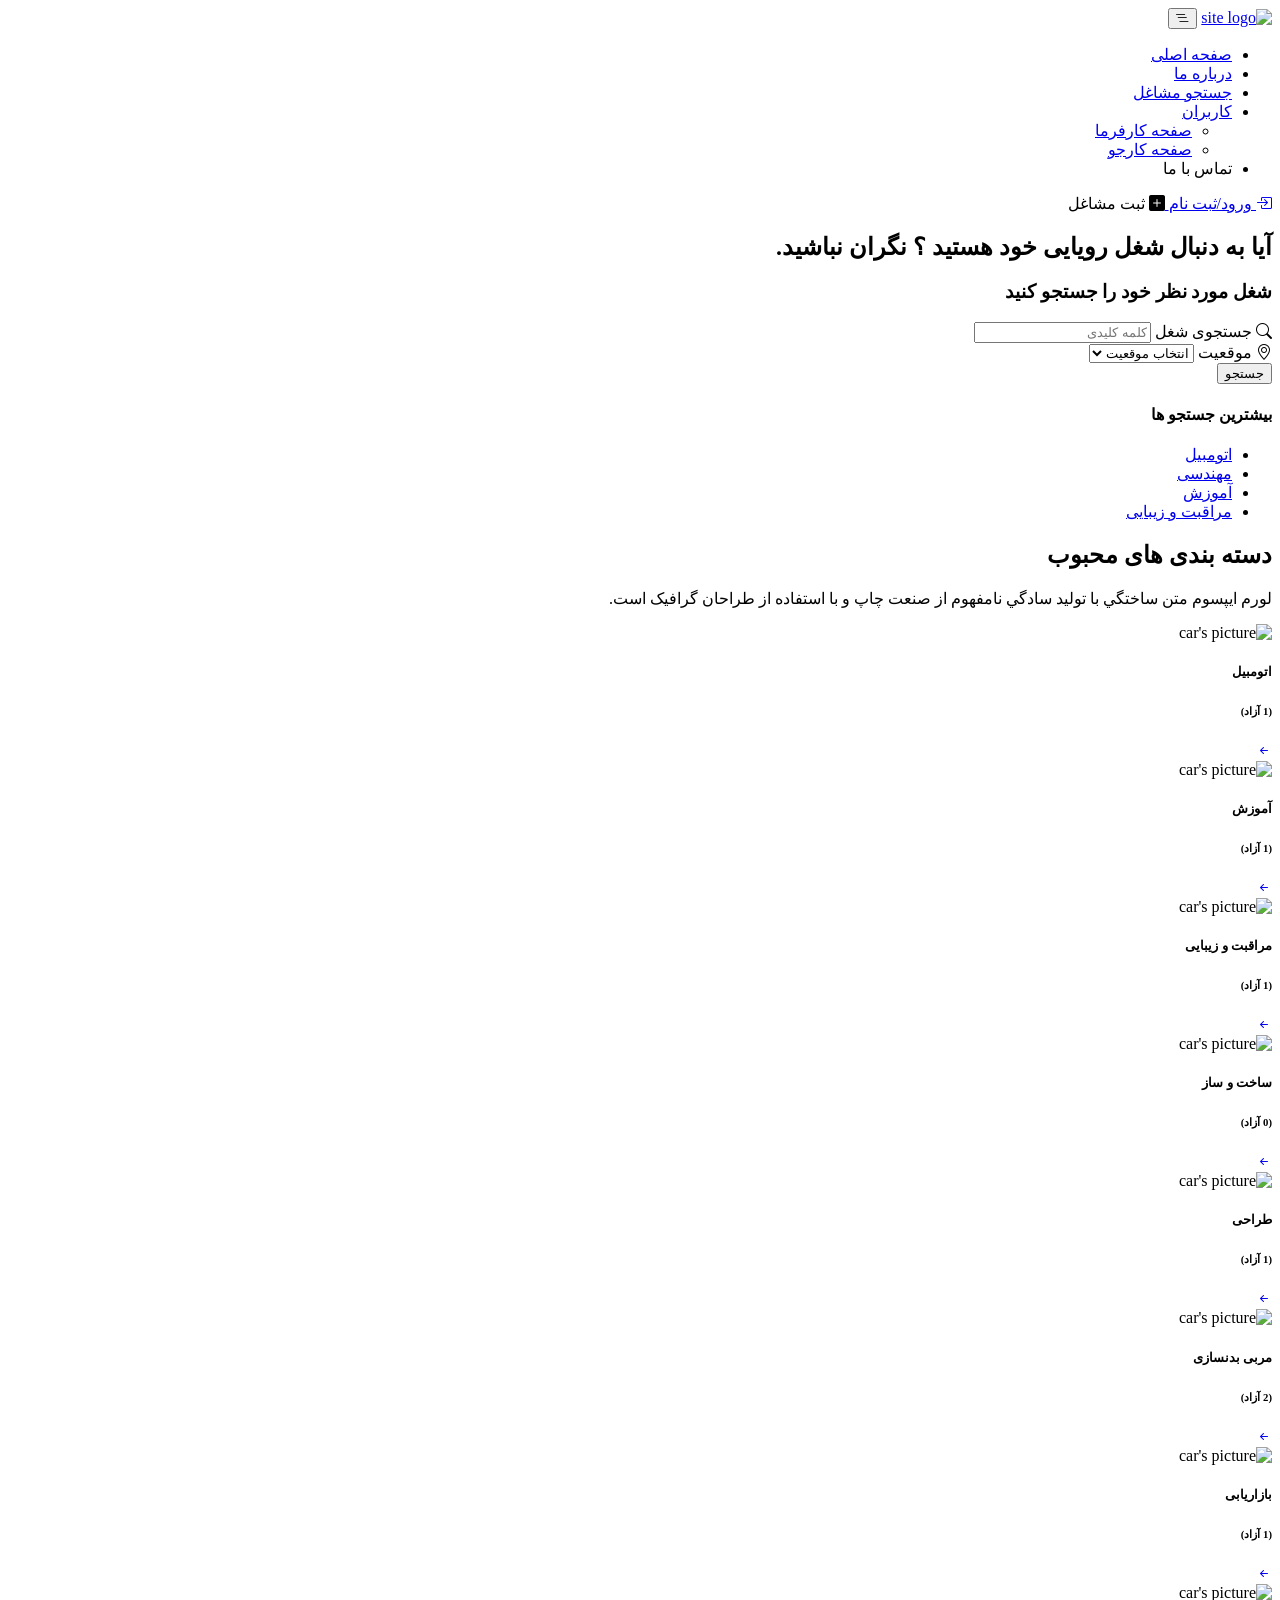
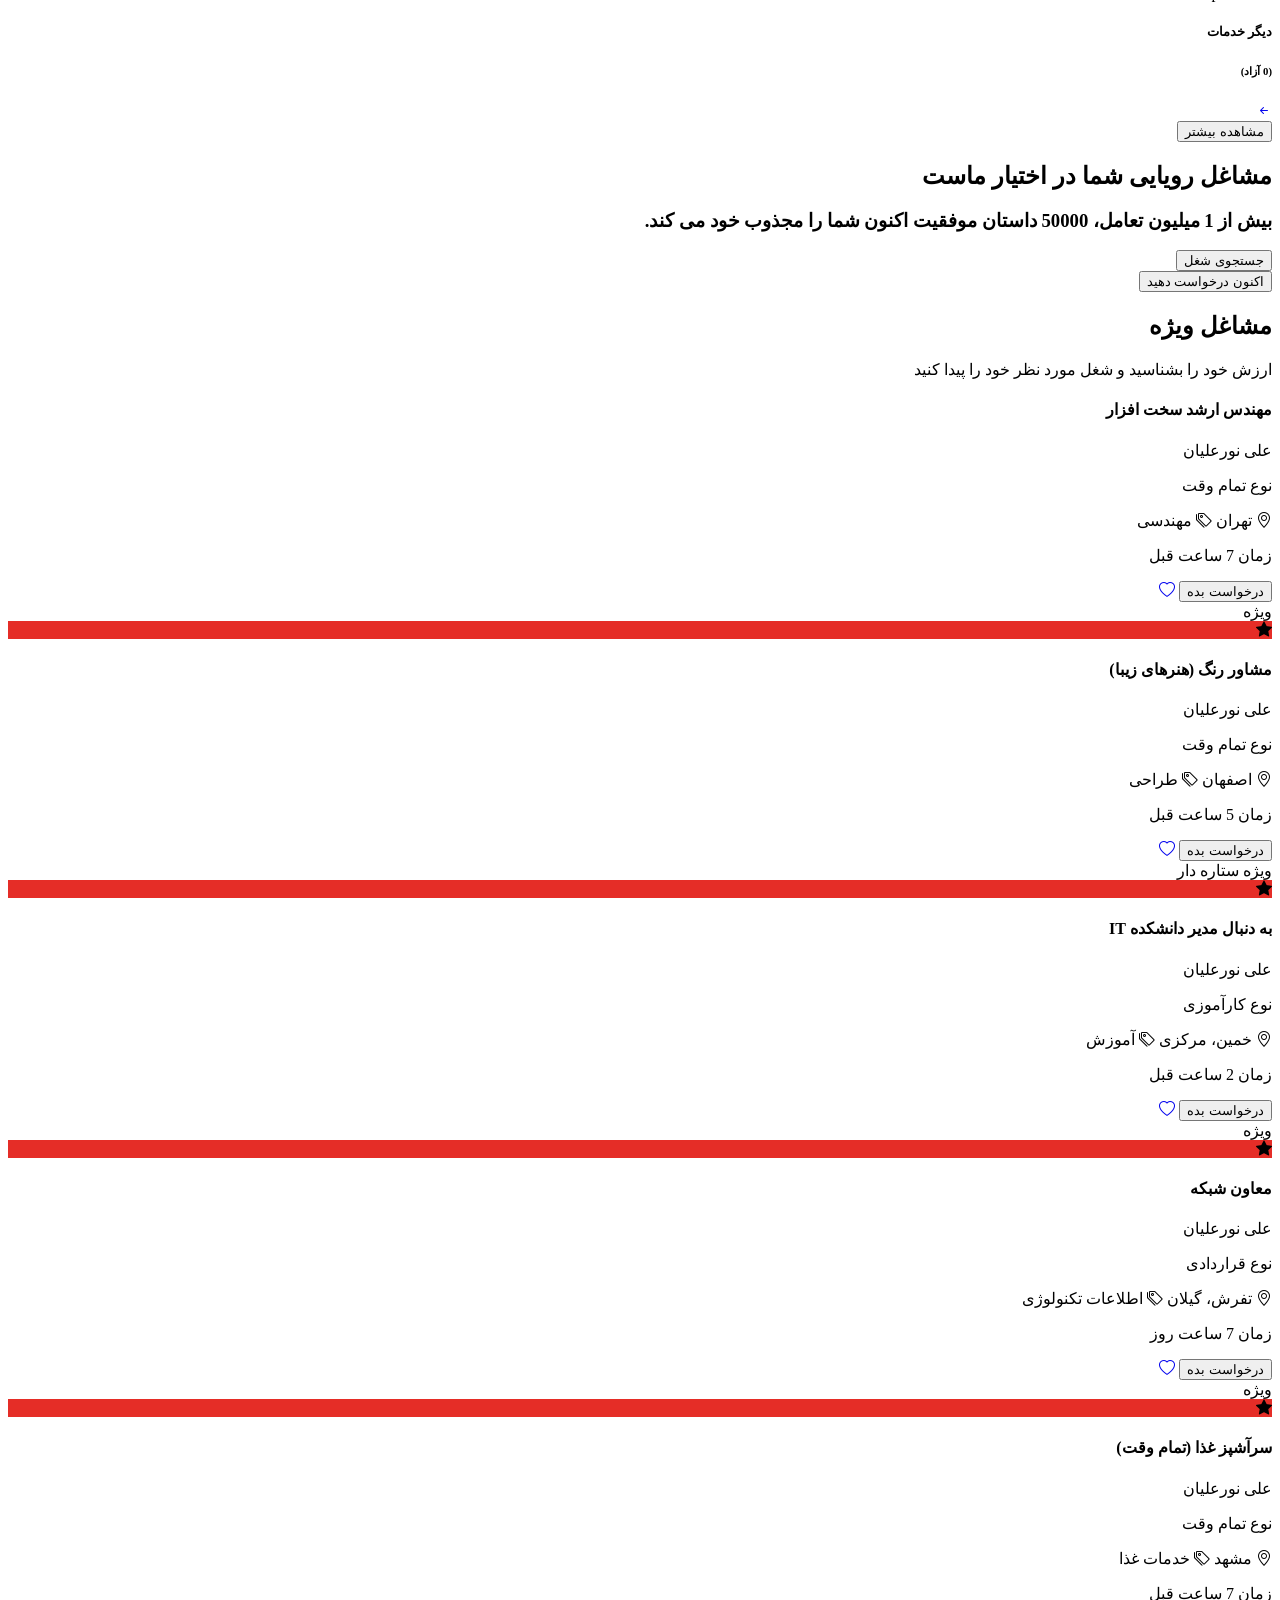
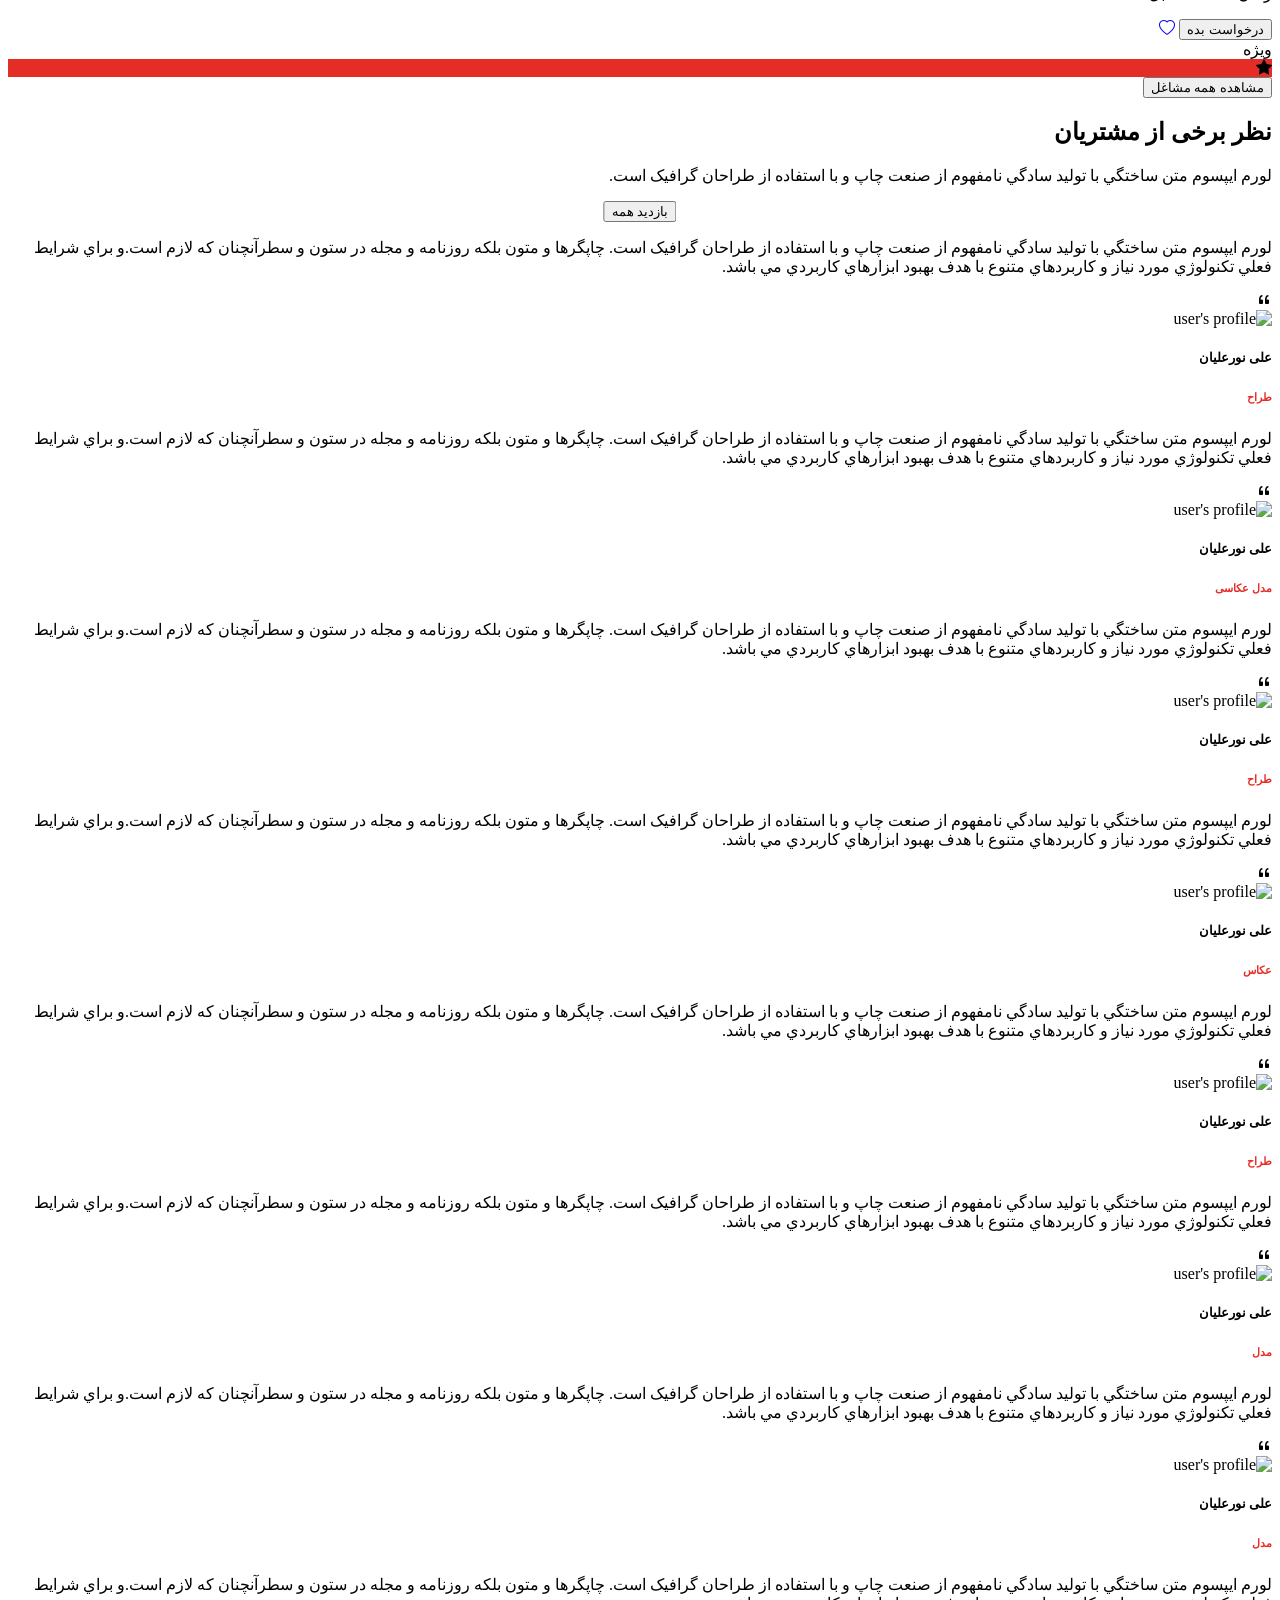
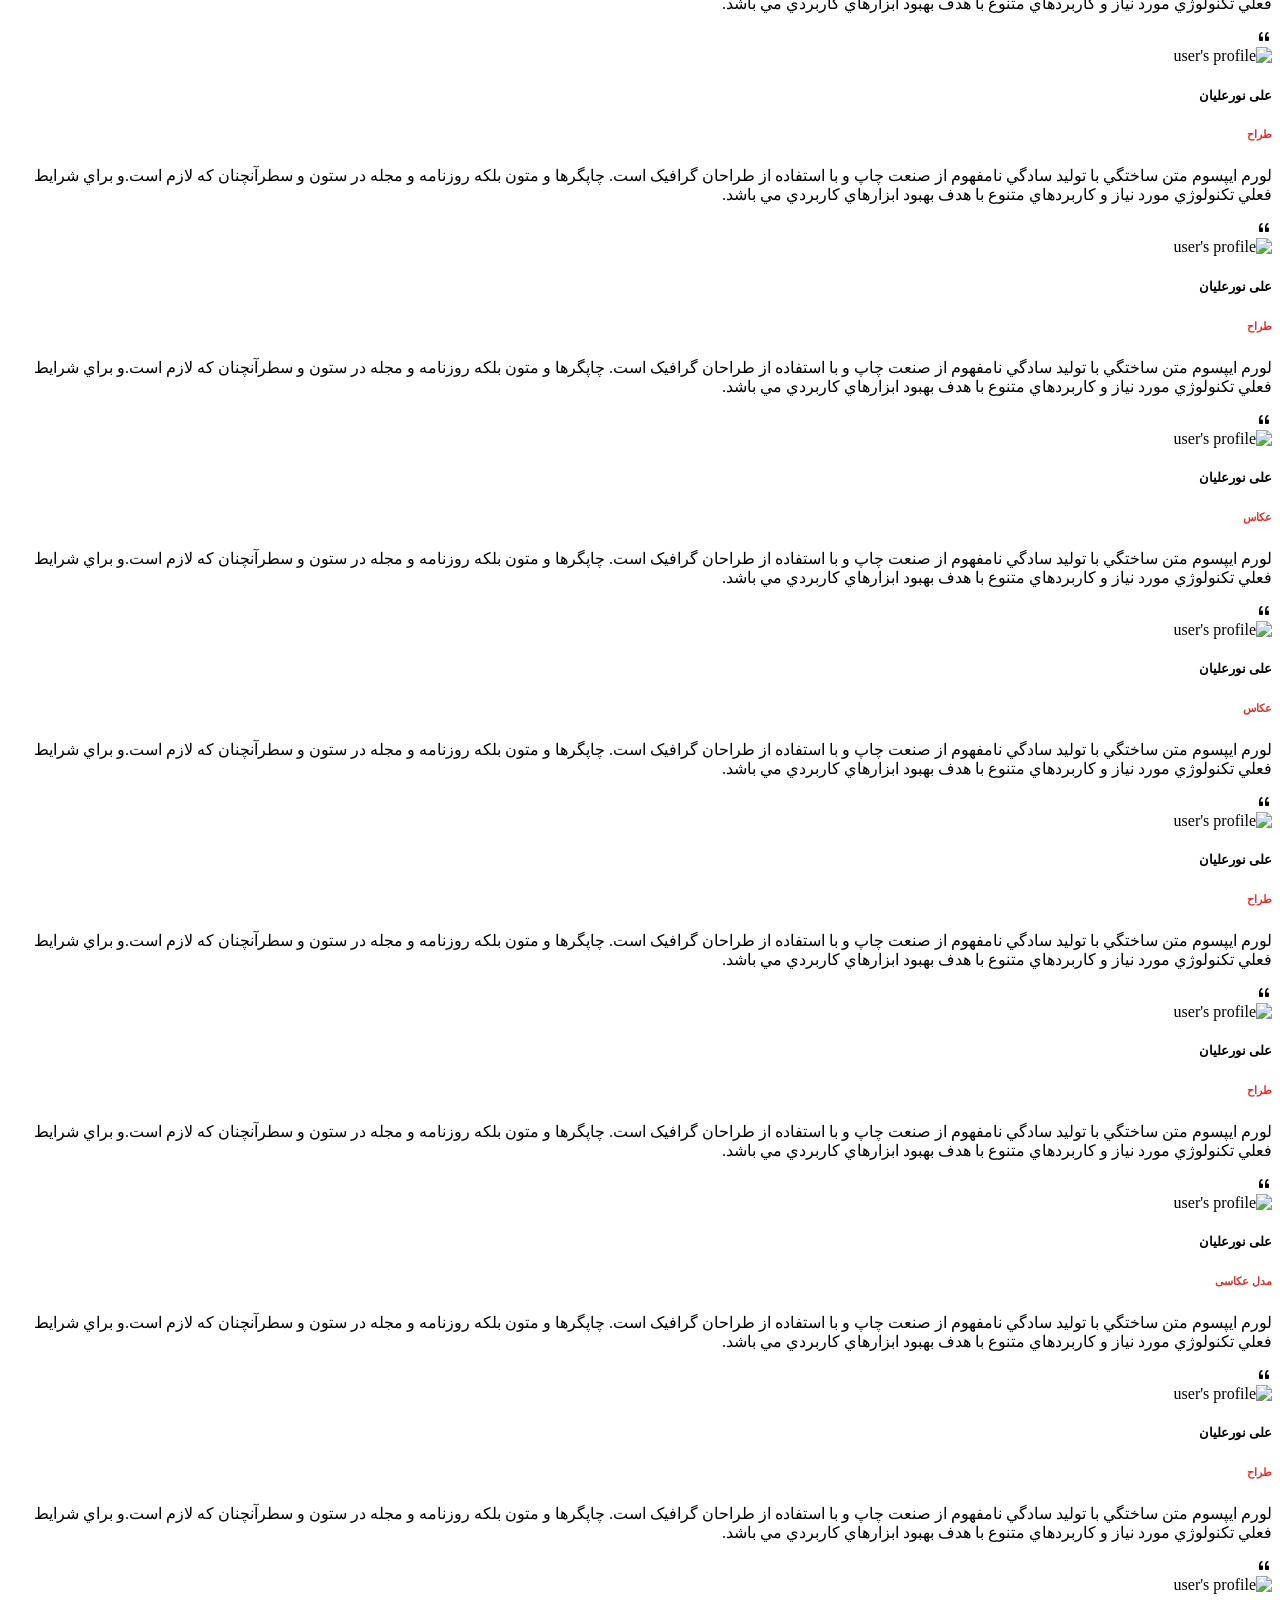
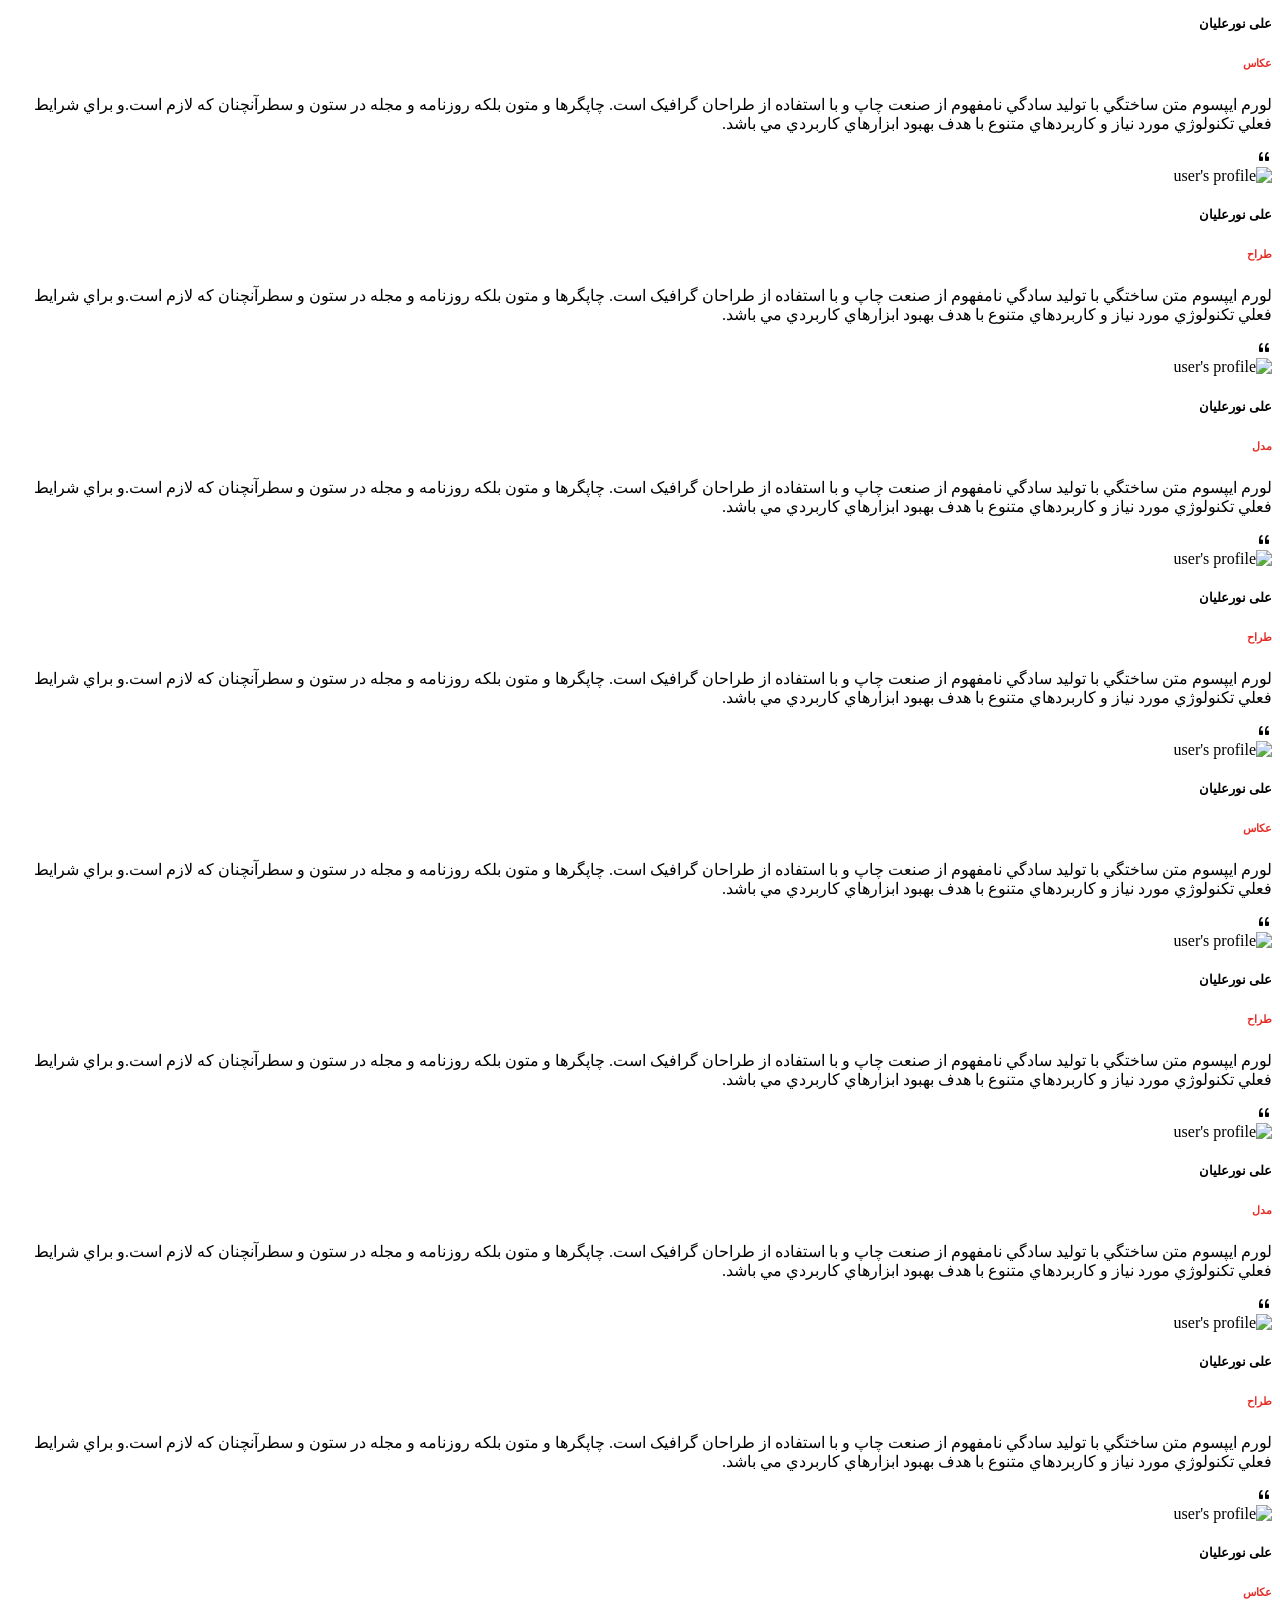
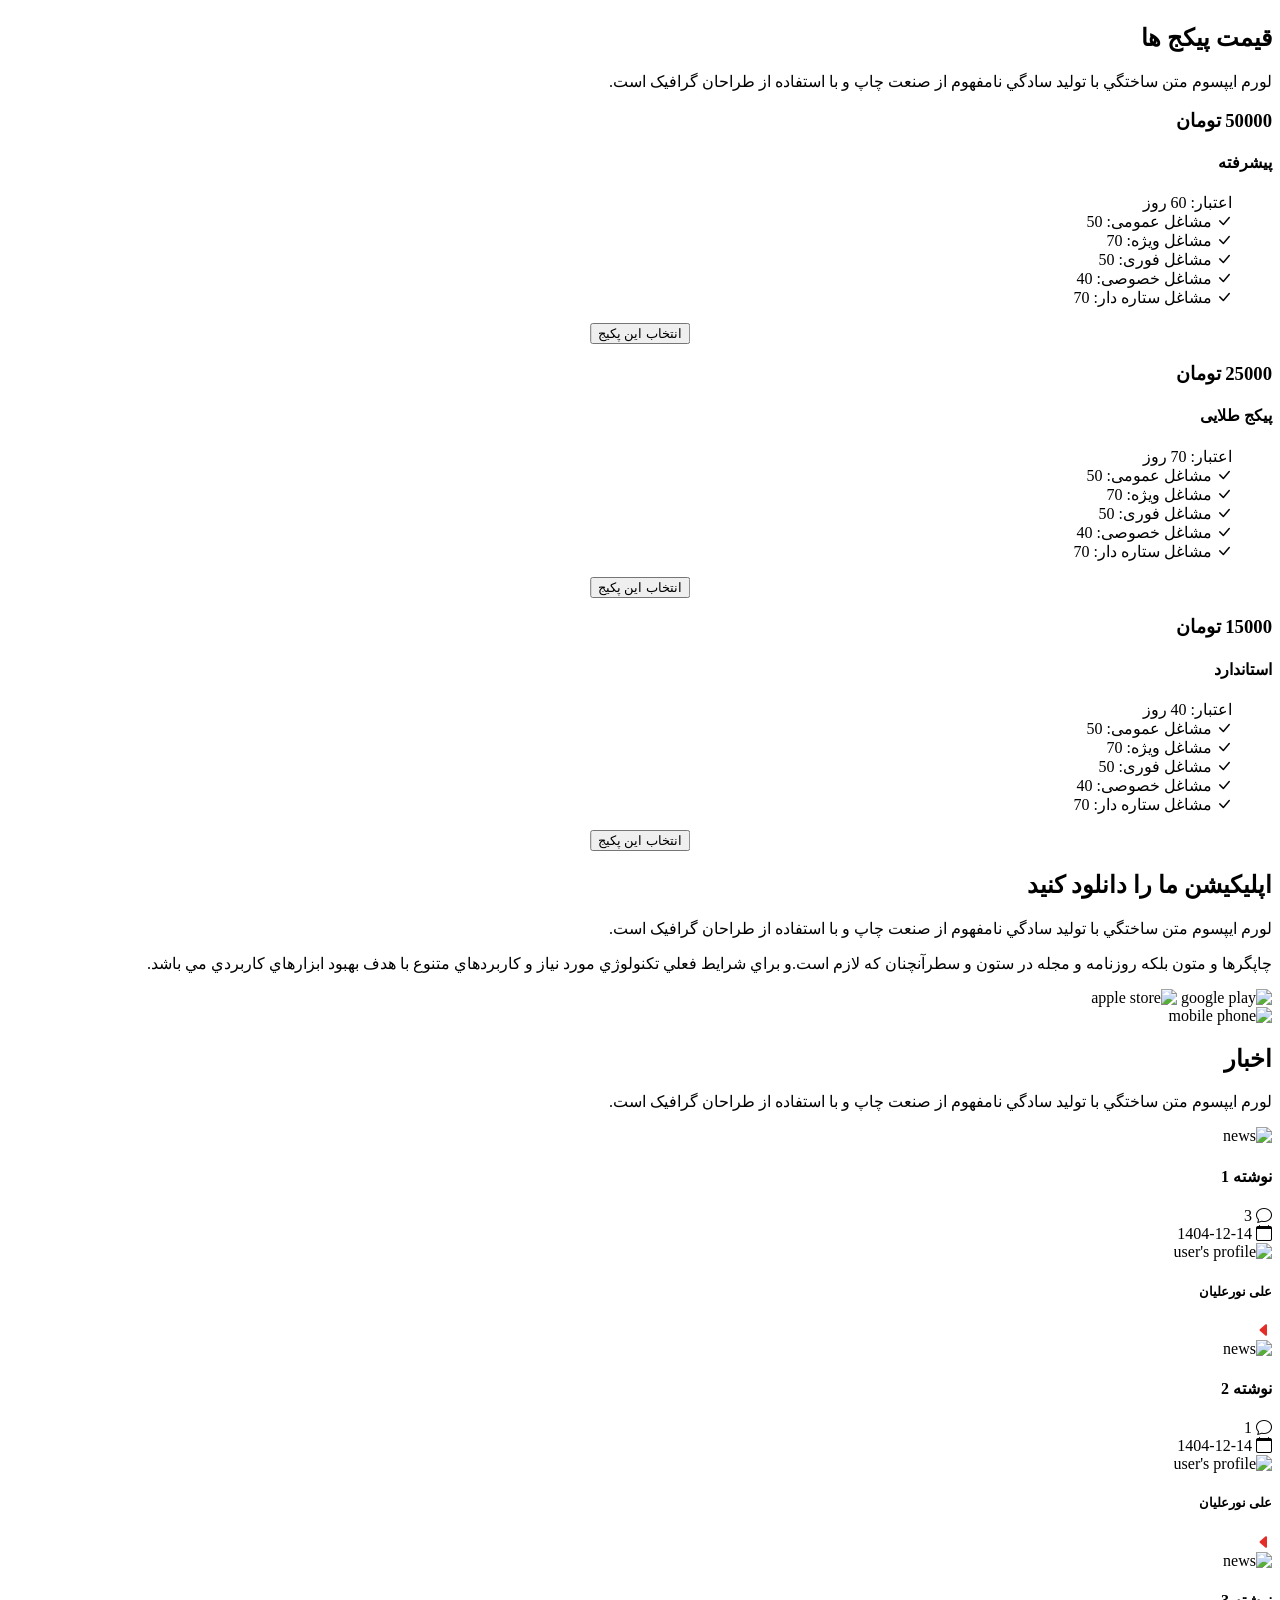
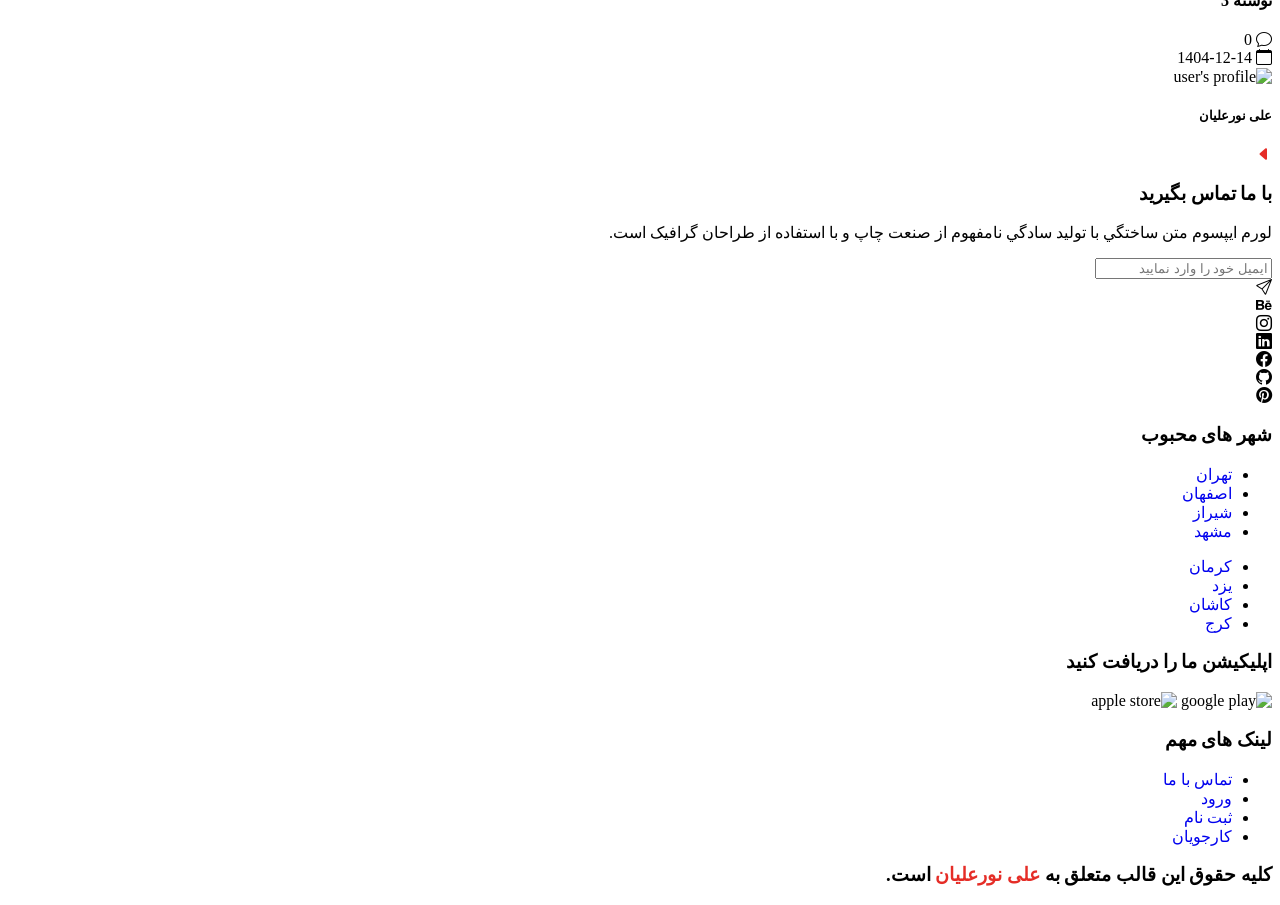
==== commit 60e8af82: "Update index.html" ====
--- a/index.html
+++ b/index.html
@@ -11,35 +11,35 @@
     <link
       rel="apple-touch-icon"
       sizes="180x180"
-      href="./apple-touch-icon.png"
+      href="./Images/apple-touch-icon.png"
     />
     <link
       rel="icon"
       type="image/png"
       sizes="32x32"
-      href="./favicon-32x32.png"
+      href="./Images/favicon-32x32.png"
     />
     <link
       rel="icon"
       type="image/png"
       sizes="16x16"
-      href="./favicon-16x16.png"
+      href="./Images/favicon-16x16.png"
     />
     <link
       rel="stylesheet"
       href="https://cdn.jsdelivr.net/npm/bootstrap-icons@1.13.1/font/bootstrap-icons.min.css"
     />
-    <link rel="manifest" href="./site.webmanifest" />
-    <link rel="stylesheet" href="./bootstrap.rtl.min.css" />
-    <link rel="stylesheet" href="./main.css" />
+    <link rel="manifest" href="./Images/site.webmanifest" />
+    <link rel="stylesheet" href="./CSS/bootstrap.rtl.min.css" />
+    <link rel="stylesheet" href="./CSS/main.css" />
   </head>
   <body>
     <section class="sec-1 mb-5">
       <header>
         <nav class="navbar navbar-expand-lg pb-3 fs-5 align-items-center">
           <div class="container align-items-center">
-            <a class="navbar-brand" href="./Home.html"
-              ><img src="./logo-dash.png" alt="site logo"
+            <a class="navbar-brand" href="./index.html"
+              ><img src="./Images/logo-dash.png" alt="site logo"
             /></a>
             <button
               class="navbar-toggler text-light"
@@ -172,7 +172,7 @@
             <div class="card p-5 text-center" style="width: 100%">
               <div class="card-body">
                 <img
-                  src="./car.png"
+                  src="./Images/car.png"
                   alt="car's picture"
                   class=""
                   style="width: 5rem"
@@ -190,7 +190,7 @@
             <div class="card p-5 text-center" style="width: 100%">
               <div class="card-body">
                 <img
-                  src="./blackboard.png"
+                  src="./Images/blackboard.png"
                   alt="car's picture"
                   class=""
                   style="width: 5rem"
@@ -208,7 +208,7 @@
             <div class="card p-5 text-center" style="width: 100%">
               <div class="card-body">
                 <img
-                  src="./cardiogram1.png"
+                  src="./Images/cardiogram1.png"
                   alt="car's picture"
                   class=""
                   style="width: 5rem"
@@ -226,7 +226,7 @@
             <div class="card p-5 text-center" style="width: 100%">
               <div class="card-body">
                 <img
-                  src="./paint-roller-1.png"
+                  src="./Images/paint-roller-1.png"
                   alt="car's picture"
                   class=""
                   style="width: 5rem"
@@ -244,7 +244,7 @@
             <div class="card p-5 text-center" style="width: 100%">
               <div class="card-body">
                 <img
-                  src="./painting-palette.png"
+                  src="./Images/painting-palette.png"
                   alt="car's picture"
                   class=""
                   style="width: 5rem"
@@ -262,7 +262,7 @@
             <div class="card p-5 text-center" style="width: 100%">
               <div class="card-body">
                 <img
-                  src="./spinning.png"
+                  src="./Images/spinning.png"
                   alt="car's picture"
                   class=""
                   style="width: 5rem"
@@ -280,7 +280,7 @@
             <div class="card p-5 text-center" style="width: 100%">
               <div class="card-body">
                 <img
-                  src="./promotion.png"
+                  src="./Images/promotion.png"
                   alt="car's picture"
                   class=""
                   style="width: 5rem"
@@ -298,7 +298,7 @@
             <div class="card p-5 text-center" style="width: 100%">
               <div class="card-body">
                 <img
-                  src="./question.png"
+                  src="./Images/question.png"
                   alt="car's picture"
                   class=""
                   style="width: 5rem"
@@ -612,7 +612,7 @@
                 <div class="line-div bg-secondary mb-3"></div>
                 <div class="comment-prof">
                   <img
-                    src="./prof-1.png"
+                    src="./Images/prof-1.png"
                     alt="user's profile"
                     class="comment-prof-img"
                     style="width: 4rem"
@@ -639,13 +639,13 @@
                 <div class="line-div bg-secondary mb-3"></div>
                 <div class="comment-prof">
                   <img
-                    src="./prof-2.png"
+                    src="./Images/prof-2.png"
                     alt="user's profile"
                     class="comment-prof-img"
                     style="width: 4rem"
                   />
                   <span class="comment-prof-text">
-                    <h5 class="comment-prof-name">جنیفر لوپز</h5>
+                    <h5 class="comment-prof-name">علی نورعلیان</h5>
                     <h6 class="comment-prof-role" style="color: #e52d27">
                       مدل عکاسی
                     </h6>
@@ -666,7 +666,7 @@
                 <div class="line-div bg-secondary mb-3"></div>
                 <div class="comment-prof">
                   <img
-                    src="./prof-3.png"
+                    src="./Images/prof-3.png"
                     alt="user's profile"
                     class="comment-prof-img"
                     style="width: 4rem"
@@ -693,13 +693,13 @@
                 <div class="line-div bg-secondary mb-3"></div>
                 <div class="comment-prof">
                   <img
-                    src="./prof-4.png"
+                    src="./Images/prof-4.png"
                     alt="user's profile"
                     class="comment-prof-img"
                     style="width: 4rem"
                   />
                   <span class="comment-prof-text">
-                    <h5 class="comment-prof-name">کایلی جنر</h5>
+                    <h5 class="comment-prof-name">علی نورعلیان</h5>
                     <h6 class="comment-prof-role" style="color: #e52d27">
                       عکاس
                     </h6>
@@ -731,7 +731,7 @@
                     <div class="line-div bg-secondary mb-3"></div>
                     <div class="comment-prof">
                       <img
-                        src="./prof-1.png"
+                        src="./Images/prof-1.png"
                         alt="user's profile"
                         class="comment-prof-img"
                         style="width: 4rem"
@@ -758,13 +758,13 @@
                     <div class="line-div bg-secondary mb-3"></div>
                     <div class="comment-prof">
                       <img
-                        src="./prof-2.png"
-                        alt="user's profile"
-                        class="comment-prof-img"
-                        style="width: 4rem"
-                      />
-                      <span class="comment-prof-text">
-                        <h5 class="comment-prof-name">جنیفر لوپز</h5>
+                        src="./Images/prof-2.png"
+                        alt="user's profile"
+                        class="comment-prof-img"
+                        style="width: 4rem"
+                      />
+                      <span class="comment-prof-text">
+                        <h5 class="comment-prof-name">علی نورعلیان</h5>
                         <h6 class="comment-prof-role" style="color: #e52d27">
                           مدل
                         </h6>
@@ -789,13 +789,13 @@
                     <div class="line-div bg-secondary mb-3"></div>
                     <div class="comment-prof">
                       <img
-                        src="./prof-2.png"
-                        alt="user's profile"
-                        class="comment-prof-img"
-                        style="width: 4rem"
-                      />
-                      <span class="comment-prof-text">
-                        <h5 class="comment-prof-name">جنیفر لوپز</h5>
+                        src="./Images/prof-2.png"
+                        alt="user's profile"
+                        class="comment-prof-img"
+                        style="width: 4rem"
+                      />
+                      <span class="comment-prof-text">
+                        <h5 class="comment-prof-name">علی نورعلیان</h5>
                         <h6 class="comment-prof-role" style="color: #e52d27">
                           مدل
                         </h6>
@@ -816,7 +816,7 @@
                     <div class="line-div bg-secondary mb-3"></div>
                     <div class="comment-prof">
                       <img
-                        src="./prof-3.png"
+                        src="./Images/prof-3.png"
                         alt="user's profile"
                         class="comment-prof-img"
                         style="width: 4rem"
@@ -847,7 +847,7 @@
                     <div class="line-div bg-secondary mb-3"></div>
                     <div class="comment-prof">
                       <img
-                        src="./prof-3.png"
+                        src="./Images/prof-3.png"
                         alt="user's profile"
                         class="comment-prof-img"
                         style="width: 4rem"
@@ -874,13 +874,13 @@
                     <div class="line-div bg-secondary mb-3"></div>
                     <div class="comment-prof">
                       <img
-                        src="./prof-4.png"
-                        alt="user's profile"
-                        class="comment-prof-img"
-                        style="width: 4rem"
-                      />
-                      <span class="comment-prof-text">
-                        <h5 class="comment-prof-name">کایلی جنر</h5>
+                        src="./Images/prof-4.png"
+                        alt="user's profile"
+                        class="comment-prof-img"
+                        style="width: 4rem"
+                      />
+                      <span class="comment-prof-text">
+                        <h5 class="comment-prof-name">علی نورعلیان</h5>
                         <h6 class="comment-prof-role" style="color: #e52d27">
                           عکاس
                         </h6>
@@ -905,13 +905,13 @@
                     <div class="line-div bg-secondary mb-3"></div>
                     <div class="comment-prof">
                       <img
-                        src="./prof-4.png"
-                        alt="user's profile"
-                        class="comment-prof-img"
-                        style="width: 4rem"
-                      />
-                      <span class="comment-prof-text">
-                        <h5 class="comment-prof-name">کایلی جنر</h5>
+                        src="./Images/prof-4.png"
+                        alt="user's profile"
+                        class="comment-prof-img"
+                        style="width: 4rem"
+                      />
+                      <span class="comment-prof-text">
+                        <h5 class="comment-prof-name">علی نورعلیان</h5>
                         <h6 class="comment-prof-role" style="color: #e52d27">
                           عکاس
                         </h6>
@@ -932,7 +932,7 @@
                     <div class="line-div bg-secondary mb-3"></div>
                     <div class="comment-prof">
                       <img
-                        src="./prof-1.png"
+                        src="./Images/prof-1.png"
                         alt="user's profile"
                         class="comment-prof-img"
                         style="width: 4rem"
@@ -972,7 +972,7 @@
                     <div class="line-div bg-secondary mb-3"></div>
                     <div class="comment-prof">
                       <img
-                        src="./prof-1.png"
+                        src="./Images/prof-1.png"
                         alt="user's profile"
                         class="comment-prof-img"
                         style="width: 4rem"
@@ -999,13 +999,13 @@
                     <div class="line-div bg-secondary mb-3"></div>
                     <div class="comment-prof">
                       <img
-                        src="./prof-2.png"
-                        alt="user's profile"
-                        class="comment-prof-img"
-                        style="width: 4rem"
-                      />
-                      <span class="comment-prof-text">
-                        <h5 class="comment-prof-name">جنیفر لوپز</h5>
+                        src="./Images/prof-2.png"
+                        alt="user's profile"
+                        class="comment-prof-img"
+                        style="width: 4rem"
+                      />
+                      <span class="comment-prof-text">
+                        <h5 class="comment-prof-name">علی نورعلیان</h5>
                         <h6 class="comment-prof-role" style="color: #e52d27">
                           مدل عکاسی
                         </h6>
@@ -1026,7 +1026,7 @@
                     <div class="line-div bg-secondary mb-3"></div>
                     <div class="comment-prof">
                       <img
-                        src="./prof-3.png"
+                        src="./Images/prof-3.png"
                         alt="user's profile"
                         class="comment-prof-img"
                         style="width: 4rem"
@@ -1057,13 +1057,13 @@
                     <div class="line-div bg-secondary mb-3"></div>
                     <div class="comment-prof">
                       <img
-                        src="./prof-4.png"
-                        alt="user's profile"
-                        class="comment-prof-img"
-                        style="width: 4rem"
-                      />
-                      <span class="comment-prof-text">
-                        <h5 class="comment-prof-name">کایلی جنر</h5>
+                        src="./Images/prof-4.png"
+                        alt="user's profile"
+                        class="comment-prof-img"
+                        style="width: 4rem"
+                      />
+                      <span class="comment-prof-text">
+                        <h5 class="comment-prof-name">علی نورعلیان</h5>
                         <h6 class="comment-prof-role" style="color: #e52d27">
                           عکاس
                         </h6>
@@ -1084,7 +1084,7 @@
                     <div class="line-div bg-secondary mb-3"></div>
                     <div class="comment-prof">
                       <img
-                        src="./prof-1.png"
+                        src="./Images/prof-1.png"
                         alt="user's profile"
                         class="comment-prof-img"
                         style="width: 4rem"
@@ -1111,13 +1111,13 @@
                     <div class="line-div bg-secondary mb-3"></div>
                     <div class="comment-prof">
                       <img
-                        src="./prof-2.png"
-                        alt="user's profile"
-                        class="comment-prof-img"
-                        style="width: 4rem"
-                      />
-                      <span class="comment-prof-text">
-                        <h5 class="comment-prof-name">جنیفر لوپز</h5>
+                        src="./Images/prof-2.png"
+                        alt="user's profile"
+                        class="comment-prof-img"
+                        style="width: 4rem"
+                      />
+                      <span class="comment-prof-text">
+                        <h5 class="comment-prof-name">علی نورعلیان</h5>
                         <h6 class="comment-prof-role" style="color: #e52d27">
                           مدل
                         </h6>
@@ -1142,7 +1142,7 @@
                     <div class="line-div bg-secondary mb-3"></div>
                     <div class="comment-prof">
                       <img
-                        src="./prof-3.png"
+                        src="./Images/prof-3.png"
                         alt="user's profile"
                         class="comment-prof-img"
                         style="width: 4rem"
@@ -1169,13 +1169,13 @@
                     <div class="line-div bg-secondary mb-3"></div>
                     <div class="comment-prof">
                       <img
-                        src="./prof-4.png"
-                        alt="user's profile"
-                        class="comment-prof-img"
-                        style="width: 4rem"
-                      />
-                      <span class="comment-prof-text">
-                        <h5 class="comment-prof-name">کایلی جنر</h5>
+                        src="./Images/prof-4.png"
+                        alt="user's profile"
+                        class="comment-prof-img"
+                        style="width: 4rem"
+                      />
+                      <span class="comment-prof-text">
+                        <h5 class="comment-prof-name">علی نورعلیان</h5>
                         <h6 class="comment-prof-role" style="color: #e52d27">
                           عکاس
                         </h6>
@@ -1196,7 +1196,7 @@
                     <div class="line-div bg-secondary mb-3"></div>
                     <div class="comment-prof">
                       <img
-                        src="./prof-1.png"
+                        src="./Images/prof-1.png"
                         alt="user's profile"
                         class="comment-prof-img"
                         style="width: 4rem"
@@ -1227,13 +1227,13 @@
                     <div class="line-div bg-secondary mb-3"></div>
                     <div class="comment-prof">
                       <img
-                        src="./prof-2.png"
-                        alt="user's profile"
-                        class="comment-prof-img"
-                        style="width: 4rem"
-                      />
-                      <span class="comment-prof-text">
-                        <h5 class="comment-prof-name">جنیفر لوپز</h5>
+                        src="./Images/prof-2.png"
+                        alt="user's profile"
+                        class="comment-prof-img"
+                        style="width: 4rem"
+                      />
+                      <span class="comment-prof-text">
+                        <h5 class="comment-prof-name">علی نورعلیان</h5>
                         <h6 class="comment-prof-role" style="color: #e52d27">
                           مدل
                         </h6>
@@ -1254,7 +1254,7 @@
                     <div class="line-div bg-secondary mb-3"></div>
                     <div class="comment-prof">
                       <img
-                        src="./prof-3.png"
+                        src="./Images/prof-3.png"
                         alt="user's profile"
                         class="comment-prof-img"
                         style="width: 4rem"
@@ -1281,13 +1281,13 @@
                     <div class="line-div bg-secondary mb-3"></div>
                     <div class="comment-prof">
                       <img
-                        src="./prof-4.png"
-                        alt="user's profile"
-                        class="comment-prof-img"
-                        style="width: 4rem"
-                      />
-                      <span class="comment-prof-text">
-                        <h5 class="comment-prof-name">کایلی جنر</h5>
+                        src="./Images/prof-4.png"
+                        alt="user's profile"
+                        class="comment-prof-img"
+                        style="width: 4rem"
+                      />
+                      <span class="comment-prof-text">
+                        <h5 class="comment-prof-name">علی نورعلیان</h5>
                         <h6 class="comment-prof-role" style="color: #e52d27">
                           عکاس
                         </h6>
@@ -1469,20 +1469,20 @@
             </p>
             <div class="app-icon mt-5 text-center text-lg-start">
               <img
-                src="./google-play.png"
+                src="./Images/google-play.png"
                 alt="google play"
                 class="me-2"
                 style="width: 8rem"
               />
               <img
-                src="./app-store.png"
+                src="./Images/app-store.png"
                 alt="apple store"
                 style="width: 8rem"
               />
             </div>
           </div>
           <div class="col-lg-5 text-center d-none d-lg-block">
-            <img src="./phone.png" alt="mobile phone" class="app-img" />
+            <img src="./Images/phone.png" alt="mobile phone" class="app-img" />
           </div>
         </div>
       </div>
@@ -1500,7 +1500,7 @@
           <div class="col-12 col-md-6 col-lg-4">
             <div class="card">
               <img
-                src="./contract_administrator-628x418.jpg"
+                src="./Images/contract_administrator-628x418.jpg"
                 class="card-img-top"
                 alt="news"
               />
@@ -1524,7 +1524,7 @@
                   <div class="news-prof mt-3">
                     <div class="news-prof-pic">
                       <img
-                        src="./prof-1.png"
+                        src="./Images/prof-1.png"
                         alt="user's profile"
                         style="width: 3rem"
                       />
@@ -1545,7 +1545,7 @@
           <div class="col-12 col-md-6 col-lg-4 my-3 my-md-0">
             <div class="card">
               <img
-                src="./bg-e1540449828761.jpeg"
+                src="./Images/bg-e1540449828761.jpeg"
                 class="card-img-top"
                 alt="news"
               />
@@ -1566,13 +1566,13 @@
                   <div class="news-prof mt-3">
                     <div class="news-prof-pic">
                       <img
-                        src="./prof-2.png"
+                        src="./Images/prof-2.png"
                         alt="user's profile"
                         style="width: 3rem"
                       />
                     </div>
                     <div class="news-prof-text">
-                      <h5 class="text-body-secondary">بلا حدید</h5>
+                      <h5 class="text-body-secondary">علی نورعلیان</h5>
                     </div>
                     <div class="news-icon">
                       <a href="#" style="color: #e52d27"
@@ -1587,7 +1587,7 @@
           <div class="col-12 col-md-6 col-lg-4 mt-md-3 mt-lg-0">
             <div class="card">
               <img
-                src="./contract_administrator-628x418.jpg"
+                src="./Images/contract_administrator-628x418.jpg"
                 class="card-img-top"
                 alt="news"
               />
@@ -1611,7 +1611,7 @@
                   <div class="news-prof mt-3">
                     <div class="news-prof-pic">
                       <img
-                        src="./prof-1.png"
+                        src="./Images/prof-1.png"
                         alt="user's profile"
                         style="width: 3rem"
                       />
@@ -1748,13 +1748,13 @@
             </h3>
             <div class="app-icon mt-3 text-center">
               <img
-                src="./google-play.png"
+                src="./Images/google-play.png"
                 alt="google play"
                 class="mb-2"
                 style="width: 10rem"
               />
               <img
-                src="./app-store.png"
+                src="./Images/app-store.png"
                 alt="apple store"
                 style="width: 10rem"
               />
@@ -1804,4 +1804,3 @@
     <script src="./JS/bootstrap.bundle.min.js"></script>
   </body>
 </html>
-
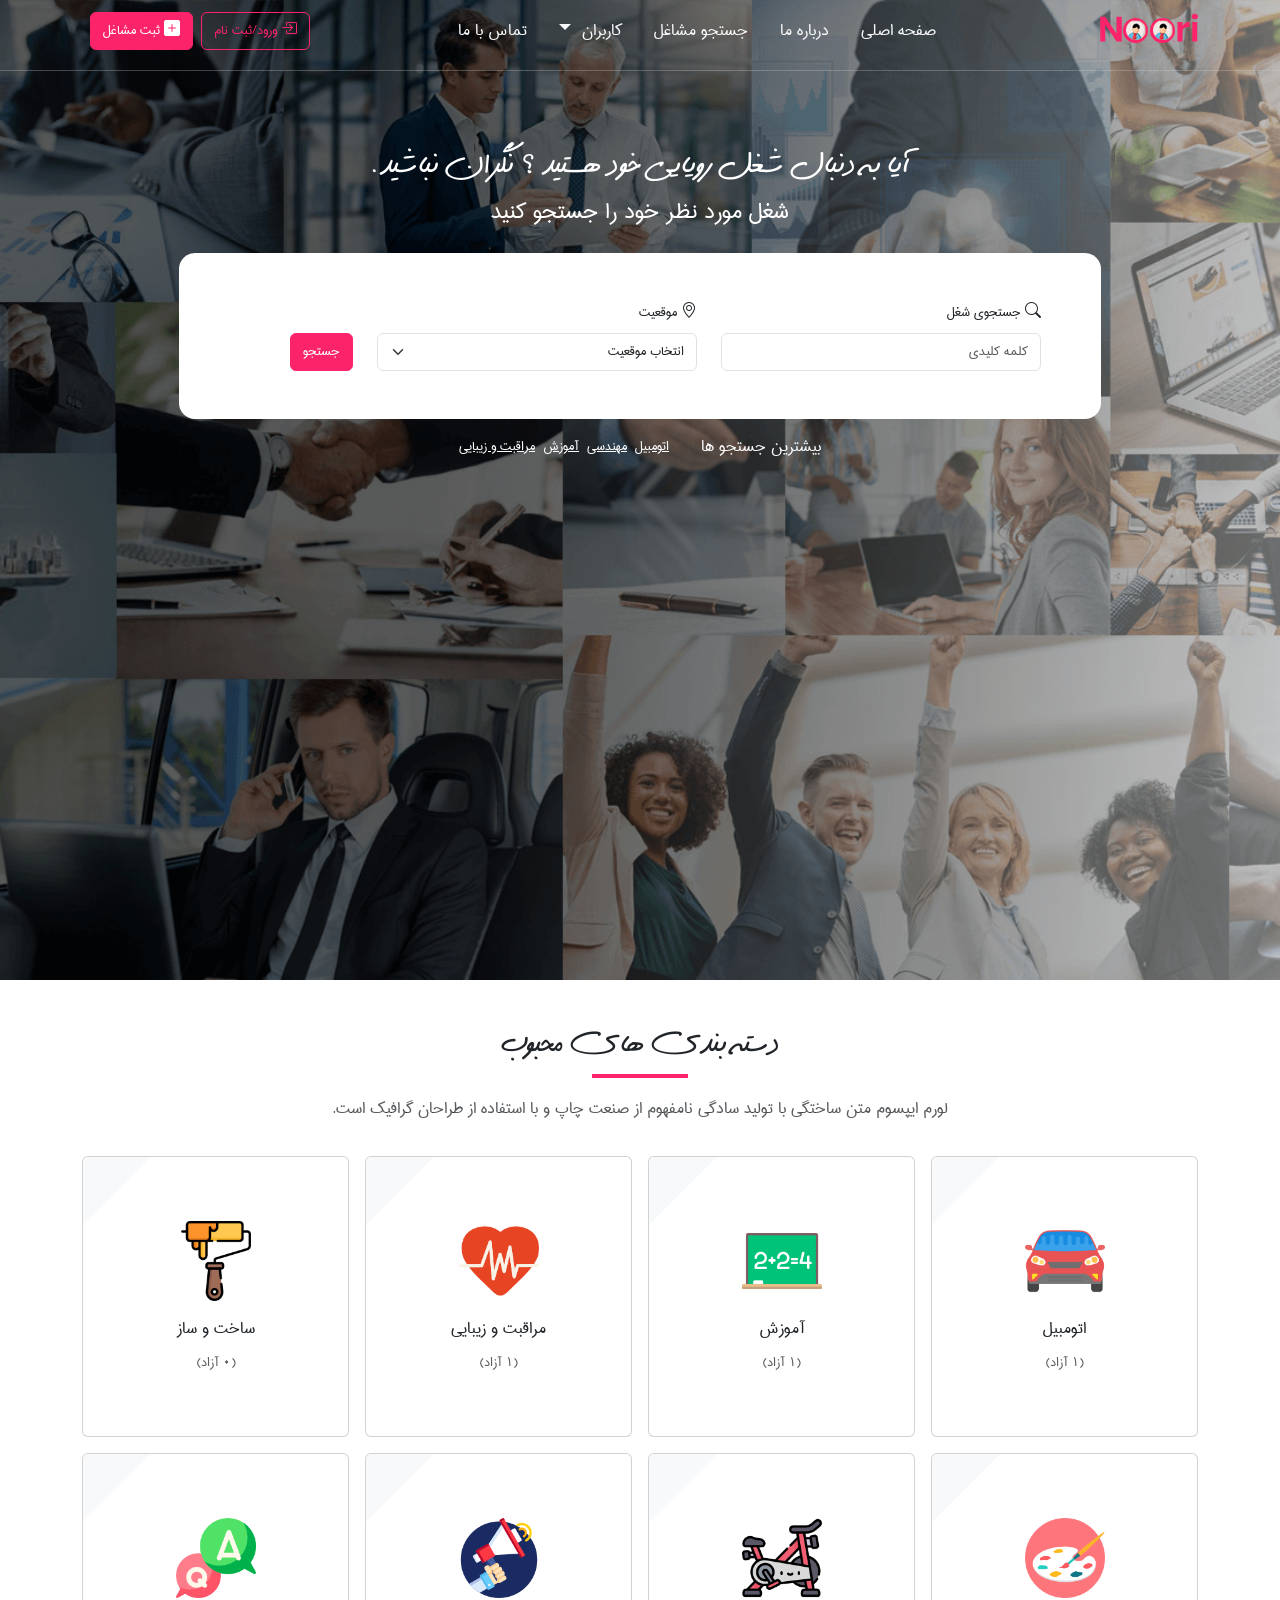
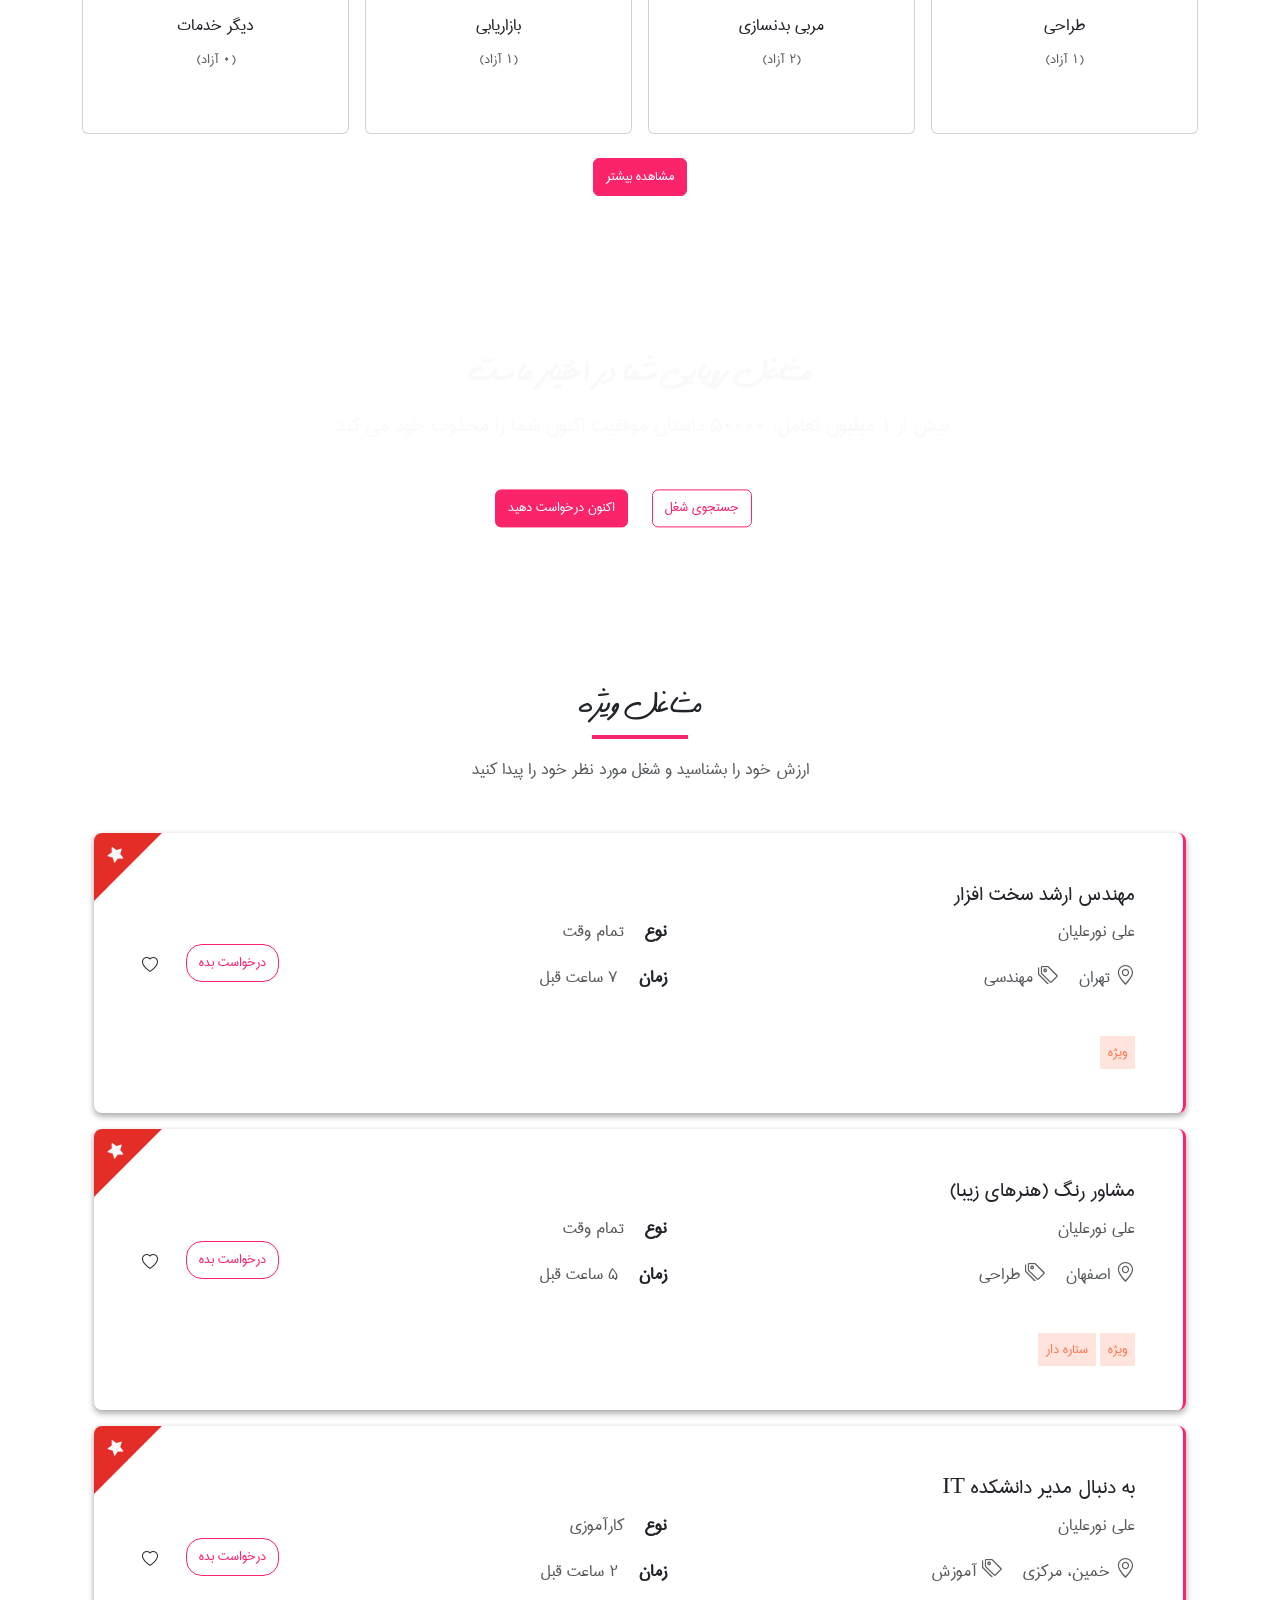
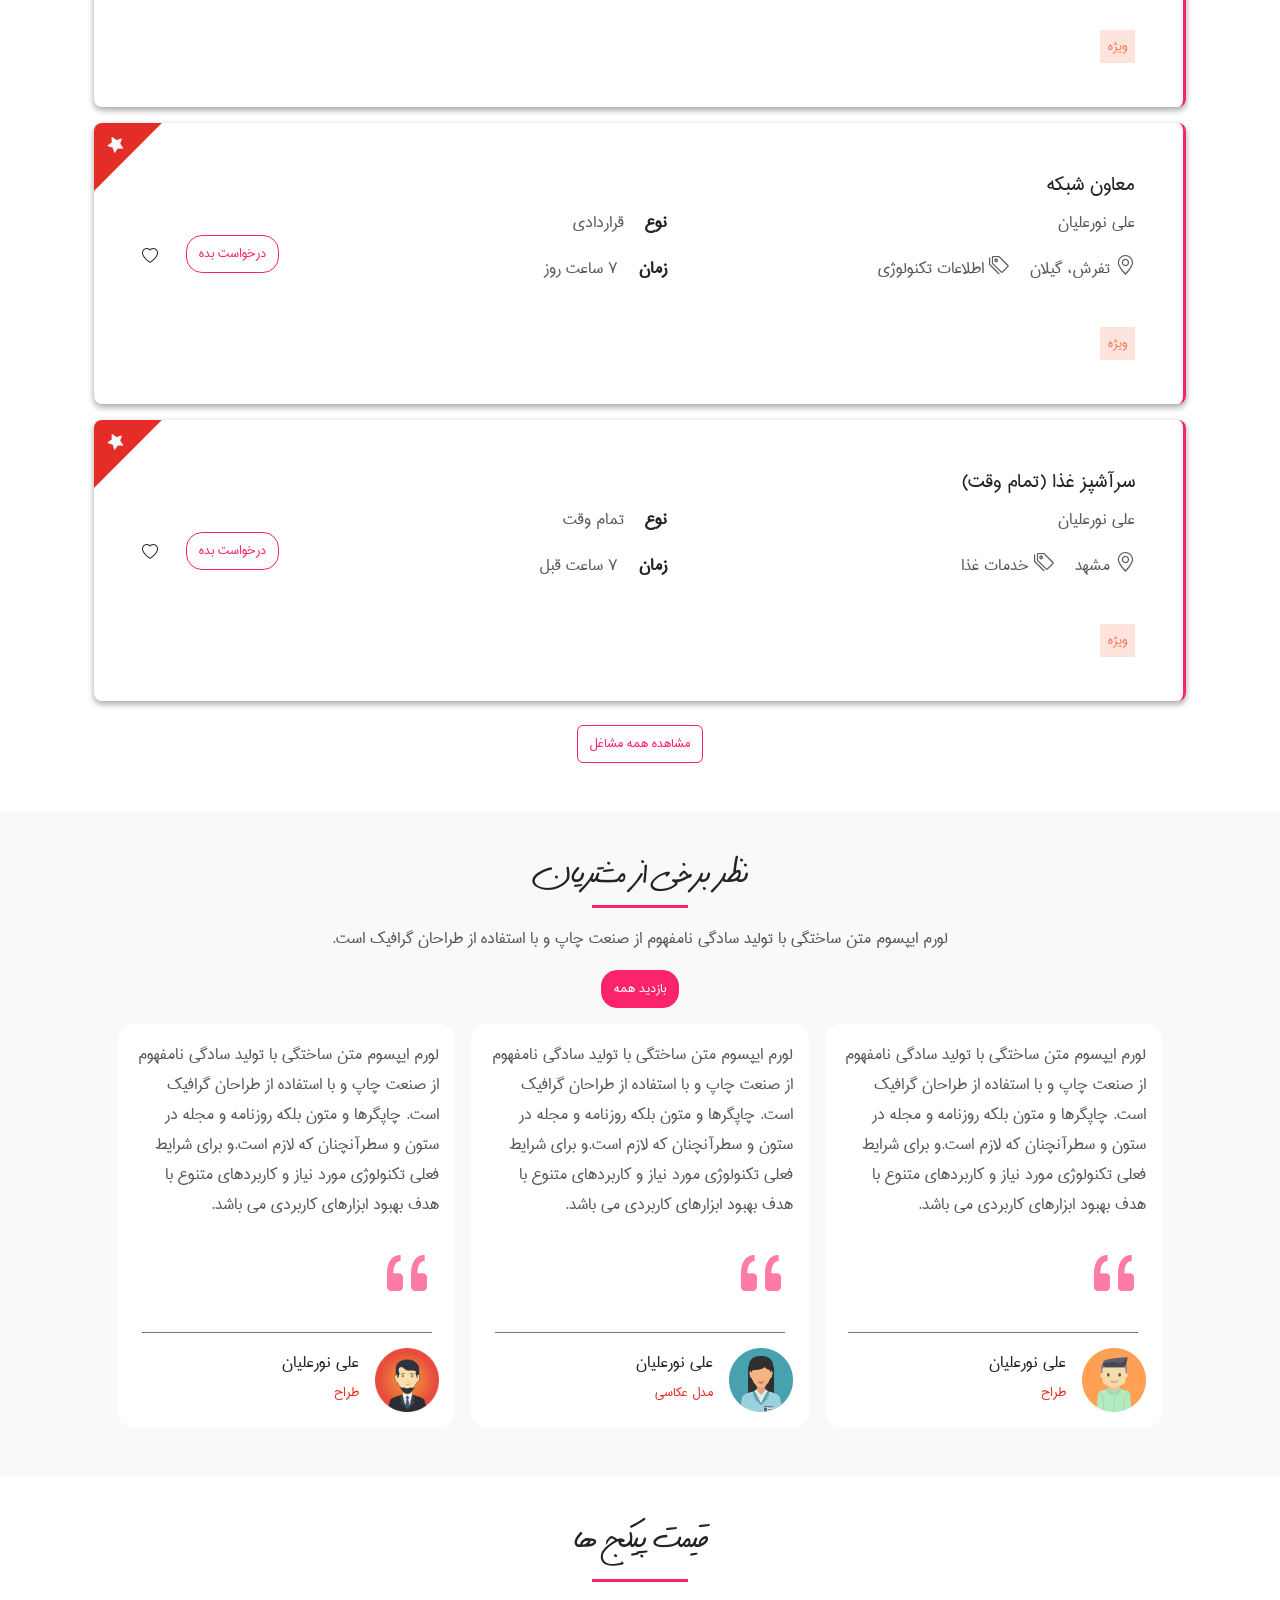
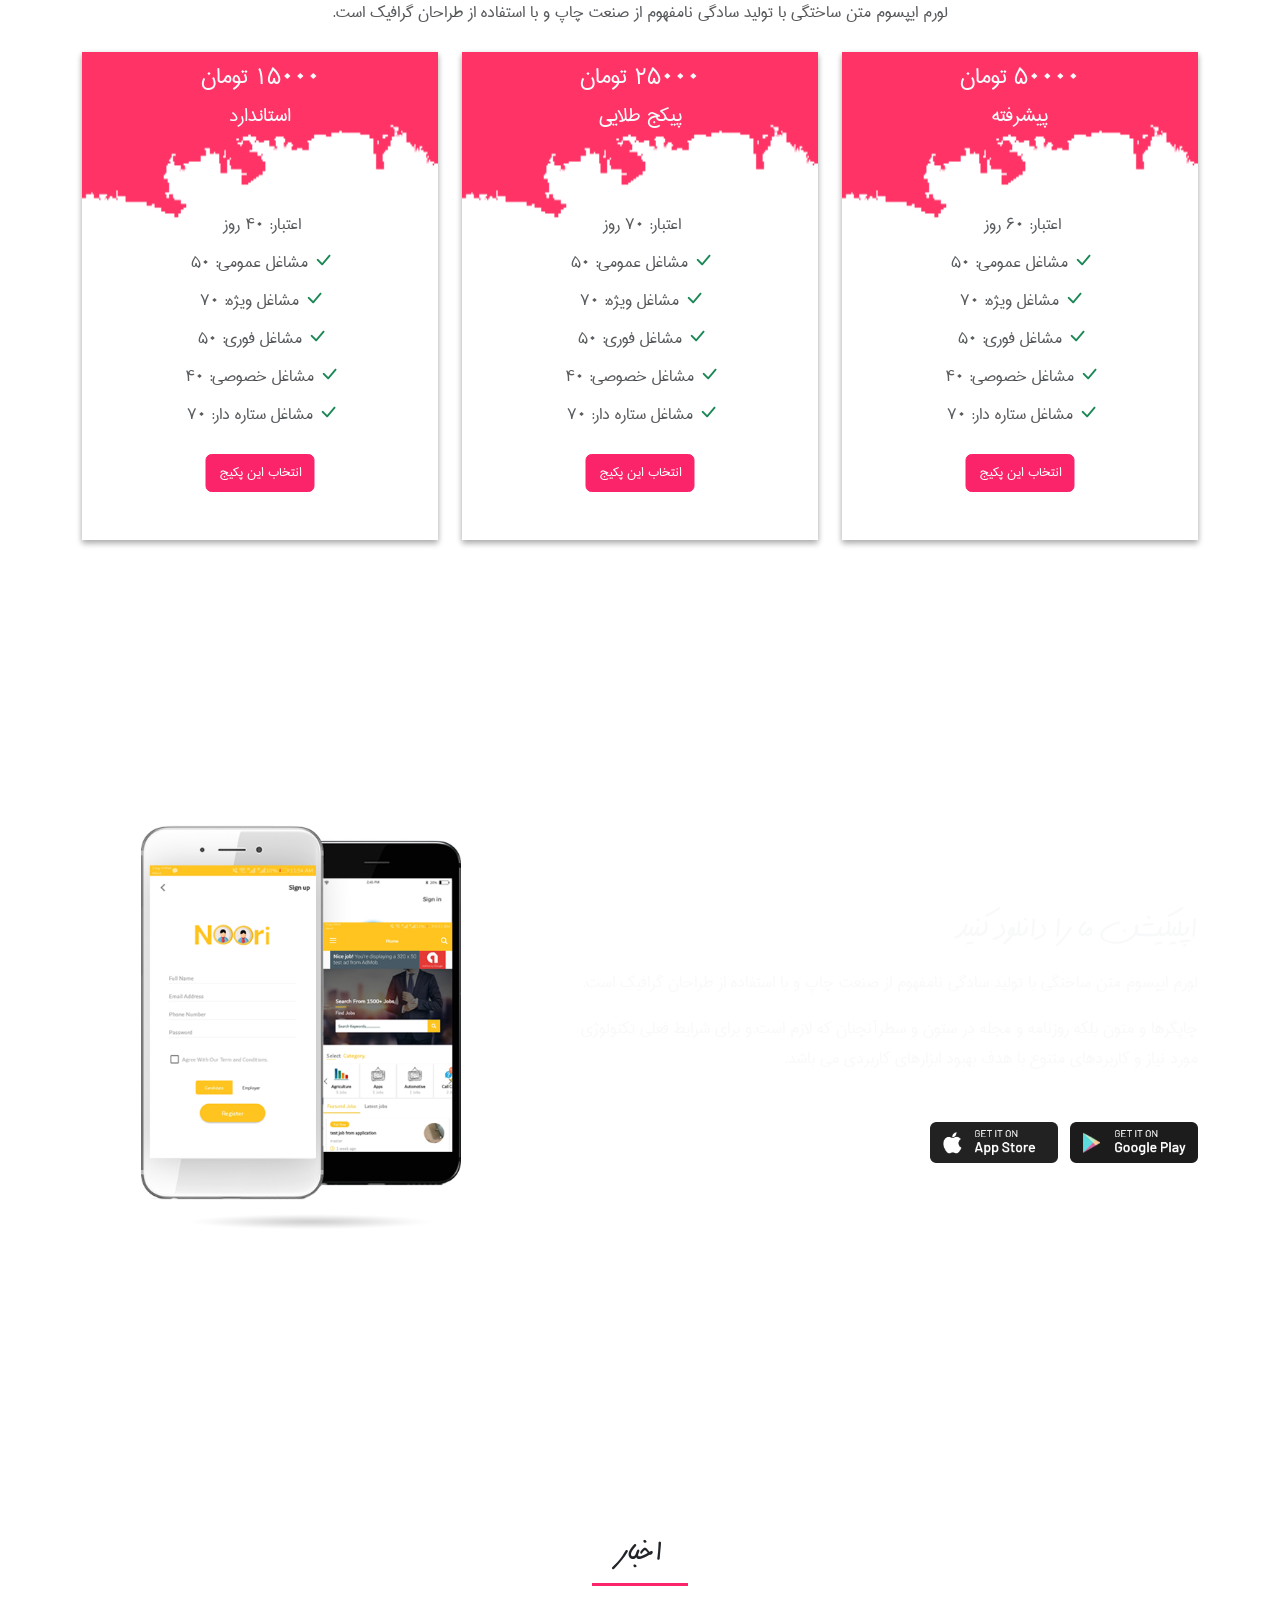
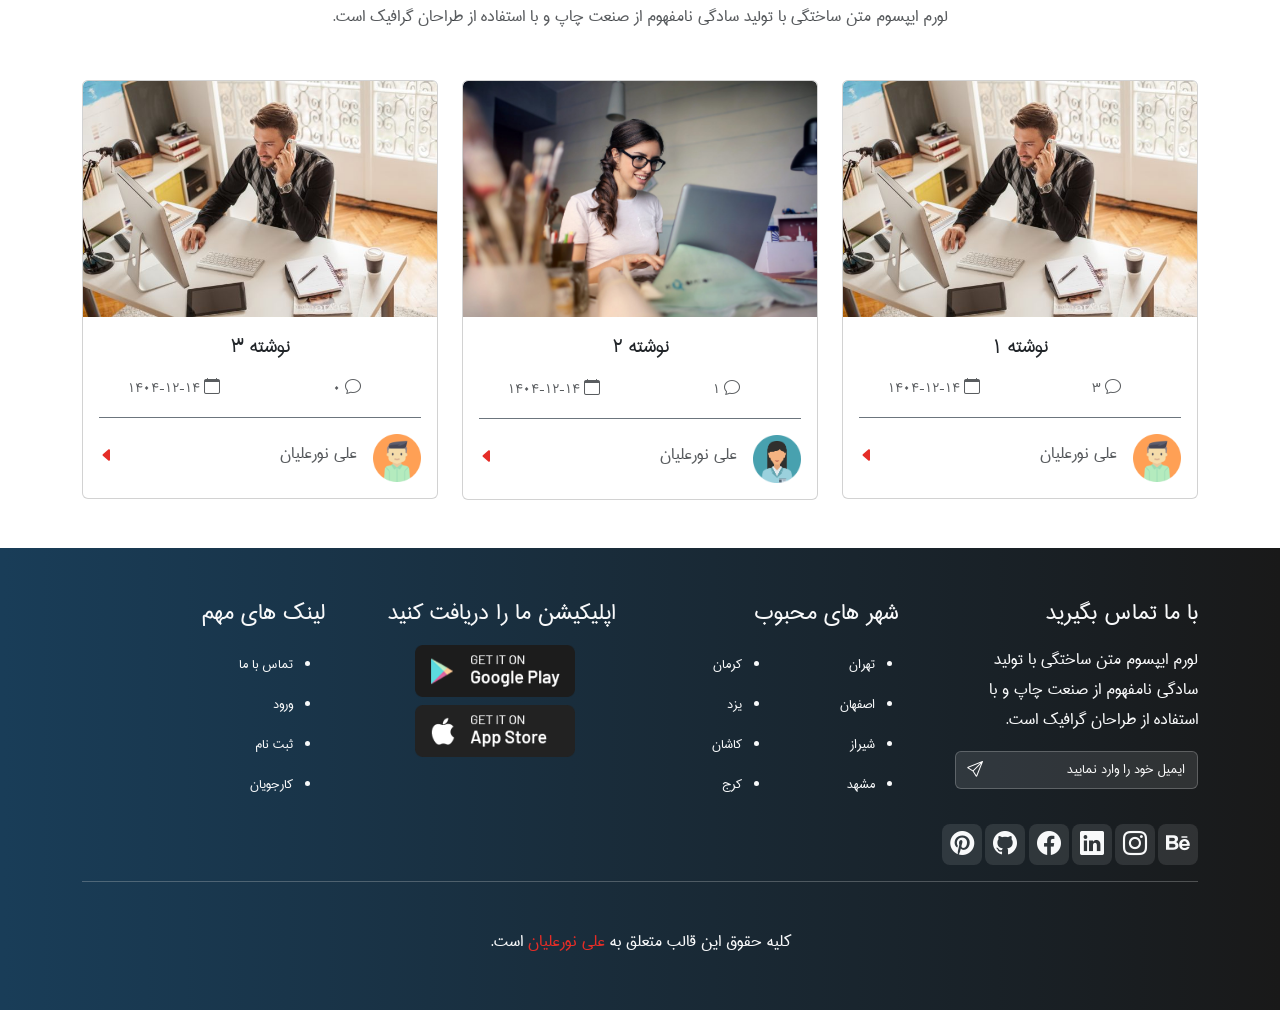
==== commit 83463748: "Update index.html" ====
--- a/index.html
+++ b/index.html
@@ -11,27 +11,27 @@
     <link
       rel="apple-touch-icon"
       sizes="180x180"
-      href="./Images/apple-touch-icon.png"
+      href="./apple-touch-icon.png"
     />
     <link
       rel="icon"
       type="image/png"
       sizes="32x32"
-      href="./Images/favicon-32x32.png"
+      href="./favicon-32x32.png"
     />
     <link
       rel="icon"
       type="image/png"
       sizes="16x16"
-      href="./Images/favicon-16x16.png"
+      href="./favicon-16x16.png"
     />
     <link
       rel="stylesheet"
       href="https://cdn.jsdelivr.net/npm/bootstrap-icons@1.13.1/font/bootstrap-icons.min.css"
     />
-    <link rel="manifest" href="./Images/site.webmanifest" />
-    <link rel="stylesheet" href="./CSS/bootstrap.rtl.min.css" />
-    <link rel="stylesheet" href="./CSS/main.css" />
+    <link rel="manifest" href="./site.webmanifest" />
+    <link rel="stylesheet" href="./bootstrap.rtl.min.css" />
+    <link rel="stylesheet" href="./main.css" />
   </head>
   <body>
     <section class="sec-1 mb-5">
@@ -39,7 +39,7 @@
         <nav class="navbar navbar-expand-lg pb-3 fs-5 align-items-center">
           <div class="container align-items-center">
             <a class="navbar-brand" href="./index.html"
-              ><img src="./Images/logo-dash.png" alt="site logo"
+              ><img src="./logo-dash.png" alt="site logo"
             /></a>
             <button
               class="navbar-toggler text-light"
@@ -172,7 +172,7 @@
             <div class="card p-5 text-center" style="width: 100%">
               <div class="card-body">
                 <img
-                  src="./Images/car.png"
+                  src="./car.png"
                   alt="car's picture"
                   class=""
                   style="width: 5rem"
@@ -190,7 +190,7 @@
             <div class="card p-5 text-center" style="width: 100%">
               <div class="card-body">
                 <img
-                  src="./Images/blackboard.png"
+                  src="./blackboard.png"
                   alt="car's picture"
                   class=""
                   style="width: 5rem"
@@ -208,7 +208,7 @@
             <div class="card p-5 text-center" style="width: 100%">
               <div class="card-body">
                 <img
-                  src="./Images/cardiogram1.png"
+                  src="./cardiogram1.png"
                   alt="car's picture"
                   class=""
                   style="width: 5rem"
@@ -226,7 +226,7 @@
             <div class="card p-5 text-center" style="width: 100%">
               <div class="card-body">
                 <img
-                  src="./Images/paint-roller-1.png"
+                  src="./paint-roller-1.png"
                   alt="car's picture"
                   class=""
                   style="width: 5rem"
@@ -244,7 +244,7 @@
             <div class="card p-5 text-center" style="width: 100%">
               <div class="card-body">
                 <img
-                  src="./Images/painting-palette.png"
+                  src="./painting-palette.png"
                   alt="car's picture"
                   class=""
                   style="width: 5rem"
@@ -262,7 +262,7 @@
             <div class="card p-5 text-center" style="width: 100%">
               <div class="card-body">
                 <img
-                  src="./Images/spinning.png"
+                  src="./spinning.png"
                   alt="car's picture"
                   class=""
                   style="width: 5rem"
@@ -280,7 +280,7 @@
             <div class="card p-5 text-center" style="width: 100%">
               <div class="card-body">
                 <img
-                  src="./Images/promotion.png"
+                  src="./promotion.png"
                   alt="car's picture"
                   class=""
                   style="width: 5rem"
@@ -298,7 +298,7 @@
             <div class="card p-5 text-center" style="width: 100%">
               <div class="card-body">
                 <img
-                  src="./Images/question.png"
+                  src="./question.png"
                   alt="car's picture"
                   class=""
                   style="width: 5rem"
@@ -612,7 +612,7 @@
                 <div class="line-div bg-secondary mb-3"></div>
                 <div class="comment-prof">
                   <img
-                    src="./Images/prof-1.png"
+                    src="./prof-1.png"
                     alt="user's profile"
                     class="comment-prof-img"
                     style="width: 4rem"
@@ -639,7 +639,7 @@
                 <div class="line-div bg-secondary mb-3"></div>
                 <div class="comment-prof">
                   <img
-                    src="./Images/prof-2.png"
+                    src="./prof-2.png"
                     alt="user's profile"
                     class="comment-prof-img"
                     style="width: 4rem"
@@ -666,7 +666,7 @@
                 <div class="line-div bg-secondary mb-3"></div>
                 <div class="comment-prof">
                   <img
-                    src="./Images/prof-3.png"
+                    src="./prof-3.png"
                     alt="user's profile"
                     class="comment-prof-img"
                     style="width: 4rem"
@@ -693,7 +693,7 @@
                 <div class="line-div bg-secondary mb-3"></div>
                 <div class="comment-prof">
                   <img
-                    src="./Images/prof-4.png"
+                    src="./prof-4.png"
                     alt="user's profile"
                     class="comment-prof-img"
                     style="width: 4rem"
@@ -731,7 +731,7 @@
                     <div class="line-div bg-secondary mb-3"></div>
                     <div class="comment-prof">
                       <img
-                        src="./Images/prof-1.png"
+                        src="./prof-1.png"
                         alt="user's profile"
                         class="comment-prof-img"
                         style="width: 4rem"
@@ -758,7 +758,7 @@
                     <div class="line-div bg-secondary mb-3"></div>
                     <div class="comment-prof">
                       <img
-                        src="./Images/prof-2.png"
+                        src="./prof-2.png"
                         alt="user's profile"
                         class="comment-prof-img"
                         style="width: 4rem"
@@ -789,7 +789,7 @@
                     <div class="line-div bg-secondary mb-3"></div>
                     <div class="comment-prof">
                       <img
-                        src="./Images/prof-2.png"
+                        src="./prof-2.png"
                         alt="user's profile"
                         class="comment-prof-img"
                         style="width: 4rem"
@@ -816,7 +816,7 @@
                     <div class="line-div bg-secondary mb-3"></div>
                     <div class="comment-prof">
                       <img
-                        src="./Images/prof-3.png"
+                        src="./prof-3.png"
                         alt="user's profile"
                         class="comment-prof-img"
                         style="width: 4rem"
@@ -847,7 +847,7 @@
                     <div class="line-div bg-secondary mb-3"></div>
                     <div class="comment-prof">
                       <img
-                        src="./Images/prof-3.png"
+                        src="./prof-3.png"
                         alt="user's profile"
                         class="comment-prof-img"
                         style="width: 4rem"
@@ -874,7 +874,7 @@
                     <div class="line-div bg-secondary mb-3"></div>
                     <div class="comment-prof">
                       <img
-                        src="./Images/prof-4.png"
+                        src="./prof-4.png"
                         alt="user's profile"
                         class="comment-prof-img"
                         style="width: 4rem"
@@ -905,7 +905,7 @@
                     <div class="line-div bg-secondary mb-3"></div>
                     <div class="comment-prof">
                       <img
-                        src="./Images/prof-4.png"
+                        src="./prof-4.png"
                         alt="user's profile"
                         class="comment-prof-img"
                         style="width: 4rem"
@@ -932,7 +932,7 @@
                     <div class="line-div bg-secondary mb-3"></div>
                     <div class="comment-prof">
                       <img
-                        src="./Images/prof-1.png"
+                        src="./prof-1.png"
                         alt="user's profile"
                         class="comment-prof-img"
                         style="width: 4rem"
@@ -972,7 +972,7 @@
                     <div class="line-div bg-secondary mb-3"></div>
                     <div class="comment-prof">
                       <img
-                        src="./Images/prof-1.png"
+                        src="./prof-1.png"
                         alt="user's profile"
                         class="comment-prof-img"
                         style="width: 4rem"
@@ -999,7 +999,7 @@
                     <div class="line-div bg-secondary mb-3"></div>
                     <div class="comment-prof">
                       <img
-                        src="./Images/prof-2.png"
+                        src="./prof-2.png"
                         alt="user's profile"
                         class="comment-prof-img"
                         style="width: 4rem"
@@ -1026,7 +1026,7 @@
                     <div class="line-div bg-secondary mb-3"></div>
                     <div class="comment-prof">
                       <img
-                        src="./Images/prof-3.png"
+                        src="./prof-3.png"
                         alt="user's profile"
                         class="comment-prof-img"
                         style="width: 4rem"
@@ -1057,7 +1057,7 @@
                     <div class="line-div bg-secondary mb-3"></div>
                     <div class="comment-prof">
                       <img
-                        src="./Images/prof-4.png"
+                        src="./prof-4.png"
                         alt="user's profile"
                         class="comment-prof-img"
                         style="width: 4rem"
@@ -1084,7 +1084,7 @@
                     <div class="line-div bg-secondary mb-3"></div>
                     <div class="comment-prof">
                       <img
-                        src="./Images/prof-1.png"
+                        src="./prof-1.png"
                         alt="user's profile"
                         class="comment-prof-img"
                         style="width: 4rem"
@@ -1111,7 +1111,7 @@
                     <div class="line-div bg-secondary mb-3"></div>
                     <div class="comment-prof">
                       <img
-                        src="./Images/prof-2.png"
+                        src="./prof-2.png"
                         alt="user's profile"
                         class="comment-prof-img"
                         style="width: 4rem"
@@ -1142,7 +1142,7 @@
                     <div class="line-div bg-secondary mb-3"></div>
                     <div class="comment-prof">
                       <img
-                        src="./Images/prof-3.png"
+                        src="./prof-3.png"
                         alt="user's profile"
                         class="comment-prof-img"
                         style="width: 4rem"
@@ -1169,7 +1169,7 @@
                     <div class="line-div bg-secondary mb-3"></div>
                     <div class="comment-prof">
                       <img
-                        src="./Images/prof-4.png"
+                        src="./prof-4.png"
                         alt="user's profile"
                         class="comment-prof-img"
                         style="width: 4rem"
@@ -1196,7 +1196,7 @@
                     <div class="line-div bg-secondary mb-3"></div>
                     <div class="comment-prof">
                       <img
-                        src="./Images/prof-1.png"
+                        src="./prof-1.png"
                         alt="user's profile"
                         class="comment-prof-img"
                         style="width: 4rem"
@@ -1227,7 +1227,7 @@
                     <div class="line-div bg-secondary mb-3"></div>
                     <div class="comment-prof">
                       <img
-                        src="./Images/prof-2.png"
+                        src="./prof-2.png"
                         alt="user's profile"
                         class="comment-prof-img"
                         style="width: 4rem"
@@ -1254,7 +1254,7 @@
                     <div class="line-div bg-secondary mb-3"></div>
                     <div class="comment-prof">
                       <img
-                        src="./Images/prof-3.png"
+                        src="./prof-3.png"
                         alt="user's profile"
                         class="comment-prof-img"
                         style="width: 4rem"
@@ -1281,7 +1281,7 @@
                     <div class="line-div bg-secondary mb-3"></div>
                     <div class="comment-prof">
                       <img
-                        src="./Images/prof-4.png"
+                        src="./prof-4.png"
                         alt="user's profile"
                         class="comment-prof-img"
                         style="width: 4rem"
@@ -1469,20 +1469,20 @@
             </p>
             <div class="app-icon mt-5 text-center text-lg-start">
               <img
-                src="./Images/google-play.png"
+                src="./google-play.png"
                 alt="google play"
                 class="me-2"
                 style="width: 8rem"
               />
               <img
-                src="./Images/app-store.png"
+                src="./app-store.png"
                 alt="apple store"
                 style="width: 8rem"
               />
             </div>
           </div>
           <div class="col-lg-5 text-center d-none d-lg-block">
-            <img src="./Images/phone.png" alt="mobile phone" class="app-img" />
+            <img src="./phone.png" alt="mobile phone" class="app-img" />
           </div>
         </div>
       </div>
@@ -1500,7 +1500,7 @@
           <div class="col-12 col-md-6 col-lg-4">
             <div class="card">
               <img
-                src="./Images/contract_administrator-628x418.jpg"
+                src="./contract_administrator-628x418.jpg"
                 class="card-img-top"
                 alt="news"
               />
@@ -1524,7 +1524,7 @@
                   <div class="news-prof mt-3">
                     <div class="news-prof-pic">
                       <img
-                        src="./Images/prof-1.png"
+                        src="./prof-1.png"
                         alt="user's profile"
                         style="width: 3rem"
                       />
@@ -1545,7 +1545,7 @@
           <div class="col-12 col-md-6 col-lg-4 my-3 my-md-0">
             <div class="card">
               <img
-                src="./Images/bg-e1540449828761.jpeg"
+                src="./bg-e1540449828761.jpeg"
                 class="card-img-top"
                 alt="news"
               />
@@ -1566,7 +1566,7 @@
                   <div class="news-prof mt-3">
                     <div class="news-prof-pic">
                       <img
-                        src="./Images/prof-2.png"
+                        src="./prof-2.png"
                         alt="user's profile"
                         style="width: 3rem"
                       />
@@ -1587,7 +1587,7 @@
           <div class="col-12 col-md-6 col-lg-4 mt-md-3 mt-lg-0">
             <div class="card">
               <img
-                src="./Images/contract_administrator-628x418.jpg"
+                src="./contract_administrator-628x418.jpg"
                 class="card-img-top"
                 alt="news"
               />
@@ -1611,7 +1611,7 @@
                   <div class="news-prof mt-3">
                     <div class="news-prof-pic">
                       <img
-                        src="./Images/prof-1.png"
+                        src="./prof-1.png"
                         alt="user's profile"
                         style="width: 3rem"
                       />
@@ -1748,13 +1748,13 @@
             </h3>
             <div class="app-icon mt-3 text-center">
               <img
-                src="./Images/google-play.png"
+                src="./google-play.png"
                 alt="google play"
                 class="mb-2"
                 style="width: 10rem"
               />
               <img
-                src="./Images/app-store.png"
+                src="./app-store.png"
                 alt="apple store"
                 style="width: 10rem"
               />
@@ -1801,6 +1801,6 @@
         </h3>
       </div>
     </footer>
-    <script src="./JS/bootstrap.bundle.min.js"></script>
+    <script src="./bootstrap.bundle.min.js"></script>
   </body>
 </html>
--- a/main.css
+++ b/main.css
@@ -0,0 +1,331 @@
+@font-face {
+  font-family: iran-sans;
+  src: url(./IRANSans-Regular.ttf), url(./IRANSans-Bold.ttf);
+}
+@font-face {
+  font-family: patrick-hand;
+  src: url(./PatrickHandSC-Regular.ttf);
+}
+@font-face {
+  font-family: dastnevis;
+  src: url(./danstevis.otf);
+}
+:root {
+  --shadow-fade: 0 2px 6px 0 rgba(0, 0, 0, 0.2), 0 4px 6px 0 rgba(0, 0, 0, 0.19);
+}
+* {
+  box-sizing: border-box;
+  margin: 0;
+  padding: 0;
+  font-family: iran-sans;
+}
+h2 {
+  font-family: dastnevis;
+}
+.divider {
+  width: 6rem;
+  height: 0.2rem;
+  background-color: #fb236a;
+  margin: 0.25rem auto 1rem auto;
+}
+.btn-outline-primary {
+  color: #fb236a;
+  border-color: #fb236a;
+}
+.btn-outline-primary:hover {
+  background-color: #fb236a;
+  color: white;
+  border-color: #fb236a;
+}
+.btn-primary {
+  background-color: #fb236a;
+  color: white;
+  border-color: #fb236a;
+}
+.btn-primary:hover {
+  background-color: #ea2063;
+  color: white;
+  border-color: #fb236a;
+}
+.btn-primary:focus,
+.btn-outline-primary:focus {
+  background-color: #fb236a !important;
+  color: white;
+  border-color: #fb236a !important;
+}
+.sec-1 {
+  width: 100%;
+  height: calc(100vh + 20rem);
+  background: url(./banner.jpg);
+  background-size: cover;
+  background-position: center;
+}
+@media screen and (min-width: 992px) {
+  .sec-1 {
+    height: calc(100vh + 5rem);
+  }
+}
+header {
+  background-color: transparent;
+  border-bottom: 1px solid;
+  border-color: rgba(204, 204, 204, 0.3);
+}
+.hero {
+  display: grid;
+  grid-template-rows: repeat(3, 1fr);
+  grid-template-columns: 1fr;
+  row-gap: 1rem;
+  width: 90%;
+  margin: 0 auto;
+}
+.hero-text {
+  justify-self: center;
+  text-align: center;
+  align-self: end;
+  color: white;
+}
+.hero-form {
+  width: 80%;
+  justify-self: center;
+  background-color: white;
+  padding: 3rem;
+}
+.hero-links {
+  justify-self: center;
+  display: grid;
+  grid-template-columns: auto 1fr;
+}
+.links {
+  display: flex;
+  column-gap: 0.5rem;
+  list-style: none;
+}
+.links > li > a {
+  color: white;
+}
+.cat-text {
+  text-align: center;
+}
+.card {
+  position: relative;
+  overflow: hidden;
+  transition: all 200ms linear;
+}
+.card-link-icon {
+  position: absolute;
+  bottom: -5rem;
+  right: calc(50% - 0.75rem);
+  transition: all 200ms linear;
+  color: #fb236a;
+}
+.card:hover {
+  box-shadow: var(--shadow-fade);
+  .card-link-icon {
+    transform: translateY(-6rem);
+  }
+}
+.corner-box {
+  position: absolute;
+  width: 6rem;
+  height: 6rem;
+  transform: rotate(45deg);
+  top: -3rem;
+  left: -3rem;
+}
+.corner-box-icon {
+  position: relative;
+  top: 40%;
+  right: 10%;
+}
+.sec-2 > div > button {
+  position: relative;
+  right: 50%;
+  transform: translateX(50%);
+}
+.sec-3 {
+  width: 100%;
+  height: 397px;
+  background-image: linear-gradient(rgba(0, 0, 0, 0.8)),
+    url(./calltoaction.png);
+  background-size: cover;
+  background-position: center;
+}
+.banner-1 {
+  position: relative;
+  top: 50%;
+  transform: translateY(-50%);
+}
+.job-card {
+  box-shadow: var(--shadow-fade);
+  border-right: solid 0.2rem #fb236a;
+  position: relative;
+  overflow: hidden;
+}
+.job-card:hover {
+  .job-like > button {
+    background-color: #fb236a;
+    color: white;
+  }
+}
+.job-like a:hover {
+  color: red !important;
+}
+.job-info {
+  display: grid;
+  grid-template-rows: 1fr auto;
+  row-gap: 1rem;
+  place-items: center;
+}
+.job-info-text {
+  justify-self: center;
+  display: grid;
+  grid-template-columns: 1fr 1fr;
+  column-gap: 5rem;
+}
+.job-badge {
+  padding: 0.25rem 0.5rem;
+  font-size: 1rem;
+  background-color: #fa7a5633;
+  color: #fa7a56;
+}
+@media screen and (min-width: 992px) {
+  .job-info {
+    grid-template-columns: 1fr auto;
+  }
+  .job-info-text {
+    justify-self: start;
+    width: 100%;
+  }
+}
+.job-creator,
+.job-dis {
+  justify-self: start;
+}
+.sec-4 > .container > button {
+  position: relative;
+  right: 50%;
+  transform: translateX(50%);
+}
+.sec-5 {
+  background-color: #f9f9f9;
+}
+.comment-card-icon {
+  color: #fb236a99;
+  font-size: 4rem;
+}
+.line-div {
+  height: 0.025rem;
+  width: 95%;
+  margin: 0 auto;
+}
+.comment-prof {
+  display: grid;
+  grid-template-columns: auto 1fr;
+  align-items: center;
+  column-gap: 1rem;
+}
+.comment-prof-text {
+  justify-self: start;
+}
+p {
+  font-size: 1rem;
+}
+@media screen and (min-width: 992px) {
+  p {
+    font-size: 1.25rem;
+  }
+}
+.price-card {
+  box-shadow: var(--shadow-fade);
+}
+.price-card {
+  background: url(./price-box-bg.png);
+  background-size: 100% 55%;
+  background-position: top;
+  background-repeat: no-repeat;
+  transition: all 200ms linear;
+}
+.price-card > ul {
+  transform: translateX(7%);
+}
+.price-card:hover {
+  transform: translateY(-1rem);
+}
+.mrg {
+  margin-bottom: 5rem;
+}
+@media screen and (min-width: 768px) and (max-width: 992px) {
+  .price-card > ul {
+    transform: translateX(4%);
+  }
+}
+.app-img {
+  object-fit: cover;
+  width: 20rem;
+}
+.app {
+  background: linear-gradient(rgba(0, 0, 0, 0.8)),
+    url(./calltoaction.png);
+  background-repeat: no-repeat;
+  background-size: cover;
+  background-position: center;
+  height: 100vh;
+}
+.line-news {
+  margin: 0 auto;
+  width: 100%;
+  height: 0.05rem;
+}
+.news-prof {
+  display: grid;
+  grid-template-columns: auto 1fr 1fr;
+  align-items: center;
+  column-gap: 1rem;
+}
+.news-icon {
+  justify-self: end;
+}
+.foot {
+  background: linear-gradient(
+    to right,
+    rgba(0, 40, 70, 0.9),
+    rgba(0, 0, 0, 0.9)
+  );
+}
+.email-foot::placeholder {
+  color: #f9f9f9;
+}
+.btn-foot {
+  color: white;
+  position: absolute;
+  right: 90%;
+  top: 50%;
+  transform: translateY(-45%);
+  width: 2rem;
+}
+@media screen and (min-width: 768px) and (max-width: 992px) {
+  .btn-foot {
+    right: 85%;
+  }
+}
+@media screen and (min-width: 992px) {
+  .btn-foot {
+    right: 80%;
+  }
+}
+.btn-foot:hover {
+  color: #fb236a;
+}
+.icon-foot:hover {
+  background-color: #fb236a;
+}
+.bg-dark-2 {
+  background-color: rgba(255, 255, 255, 0.1);
+  border-color: rgba(255, 255, 255, 0.3);
+}
+.line-foot {
+  width: 100%;
+  height: 1px;
+  margin: 0 auto;
+  background-color: rgba(204, 204, 204, 0.3);
+}
